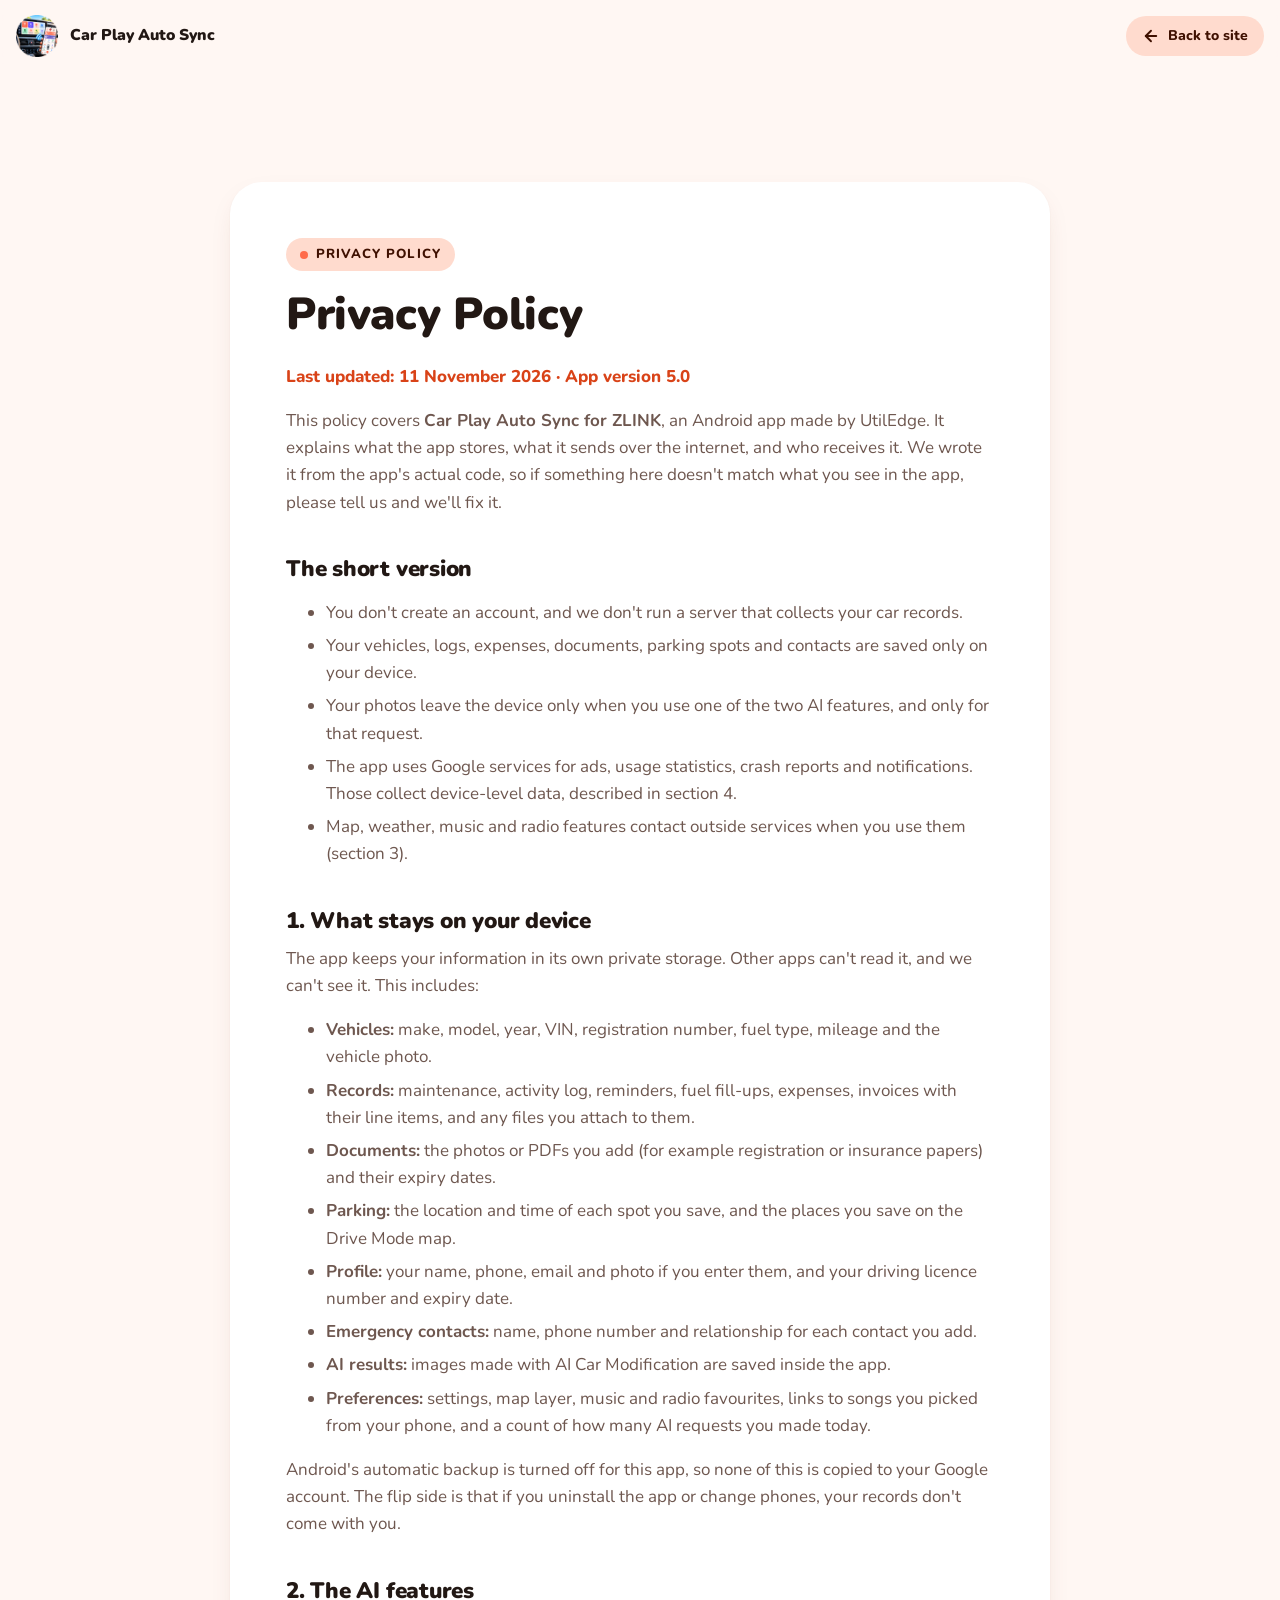
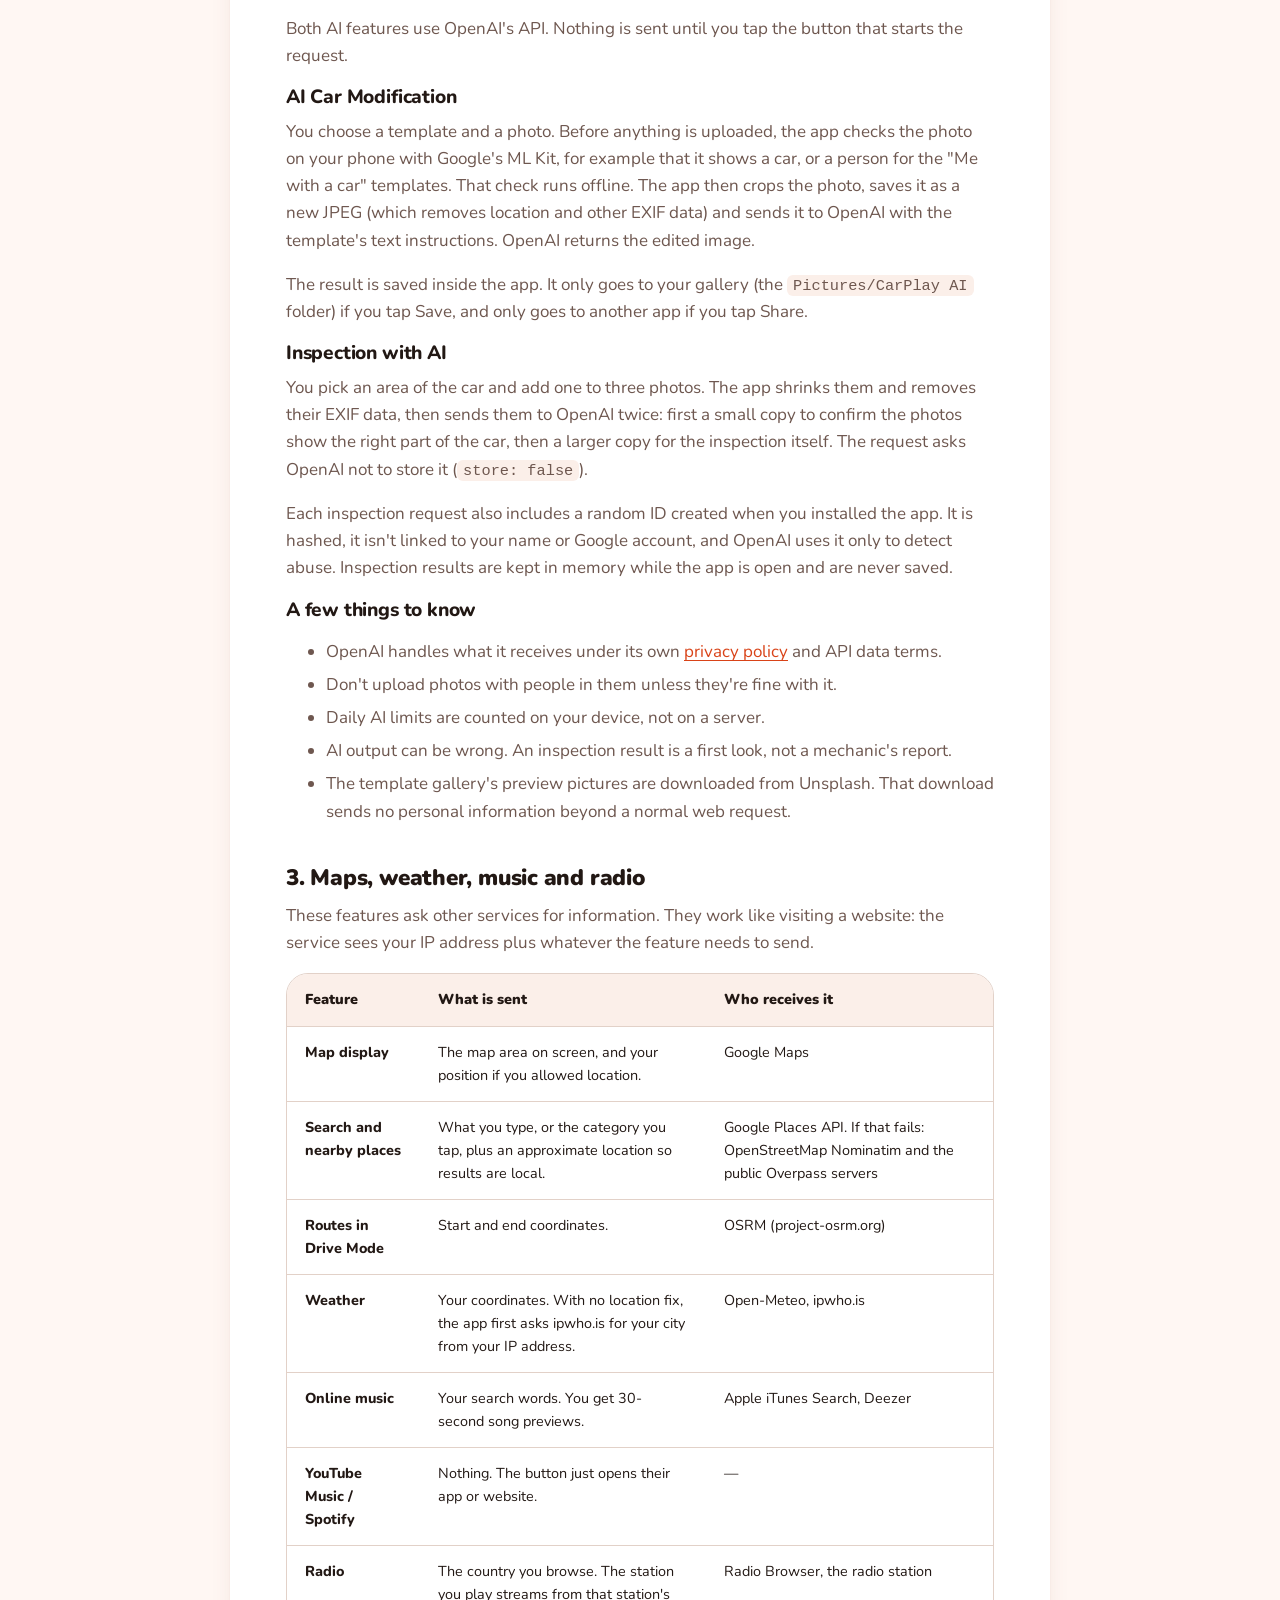
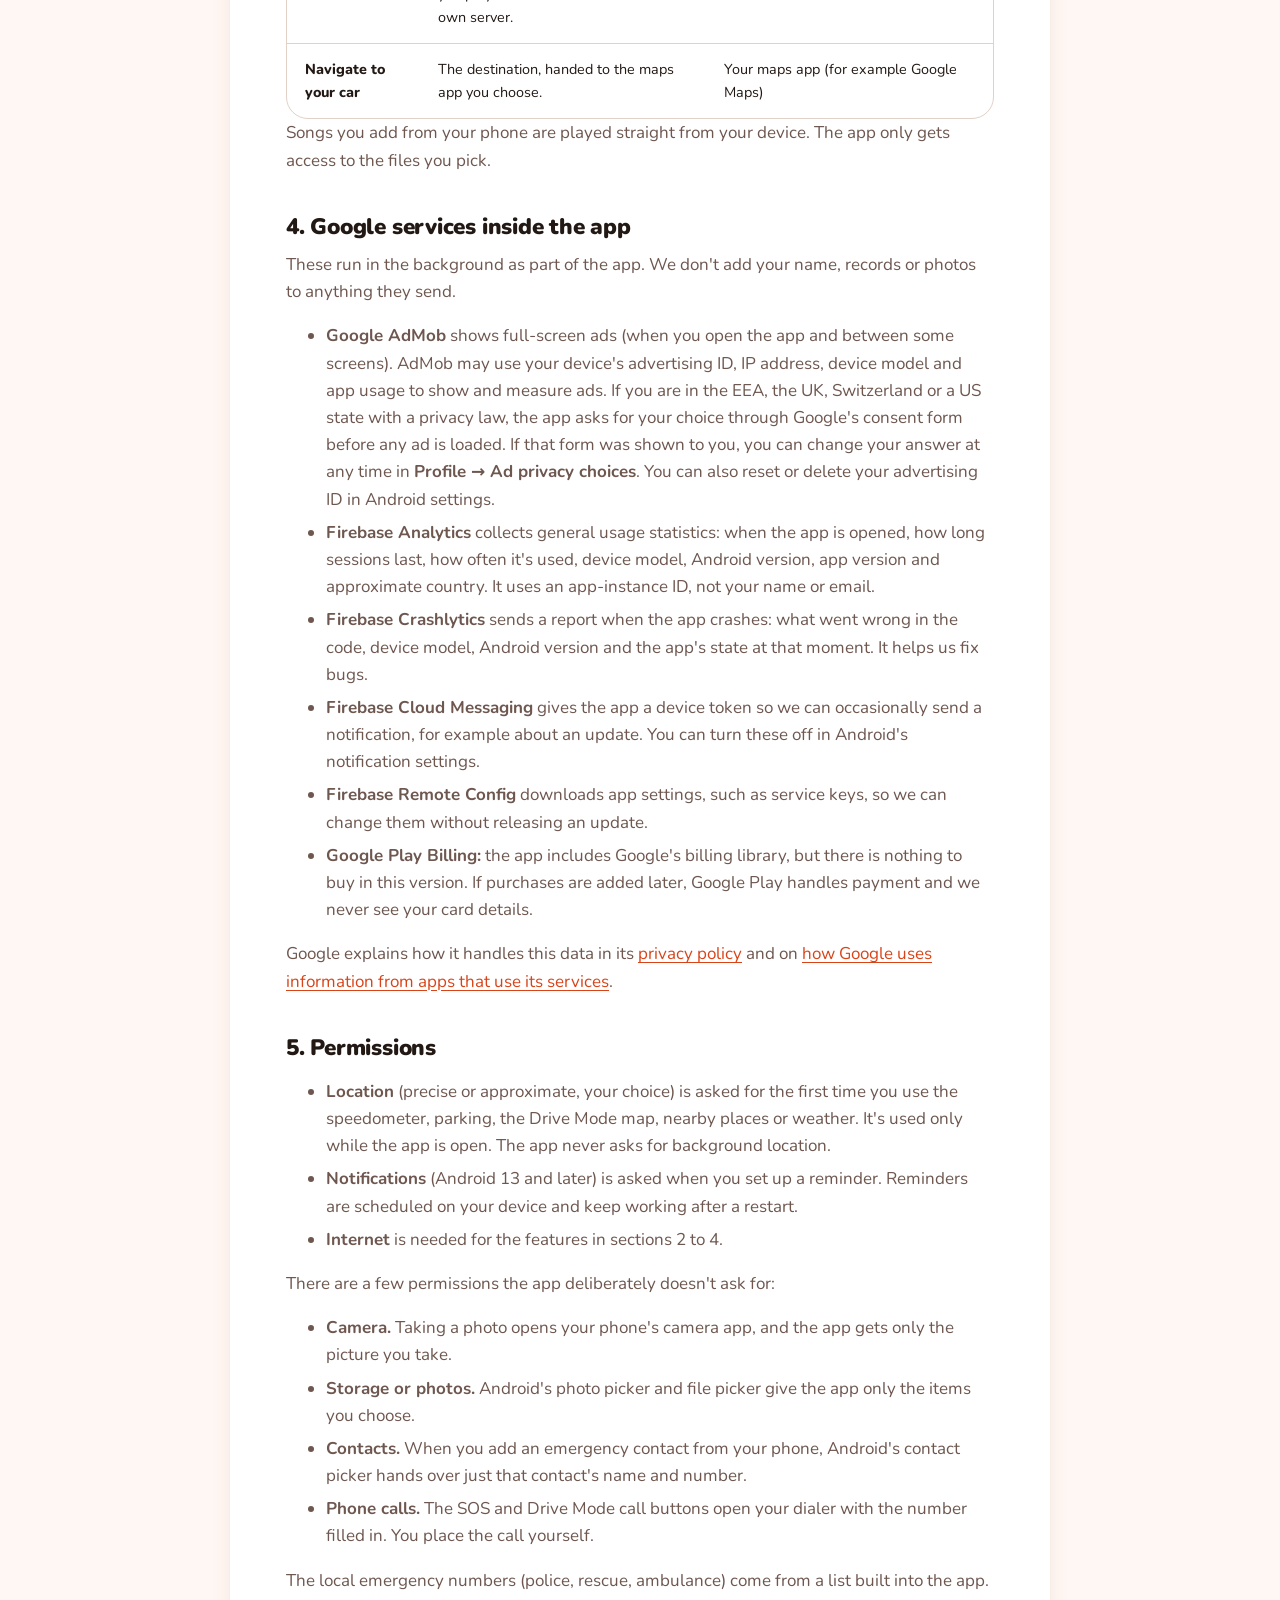
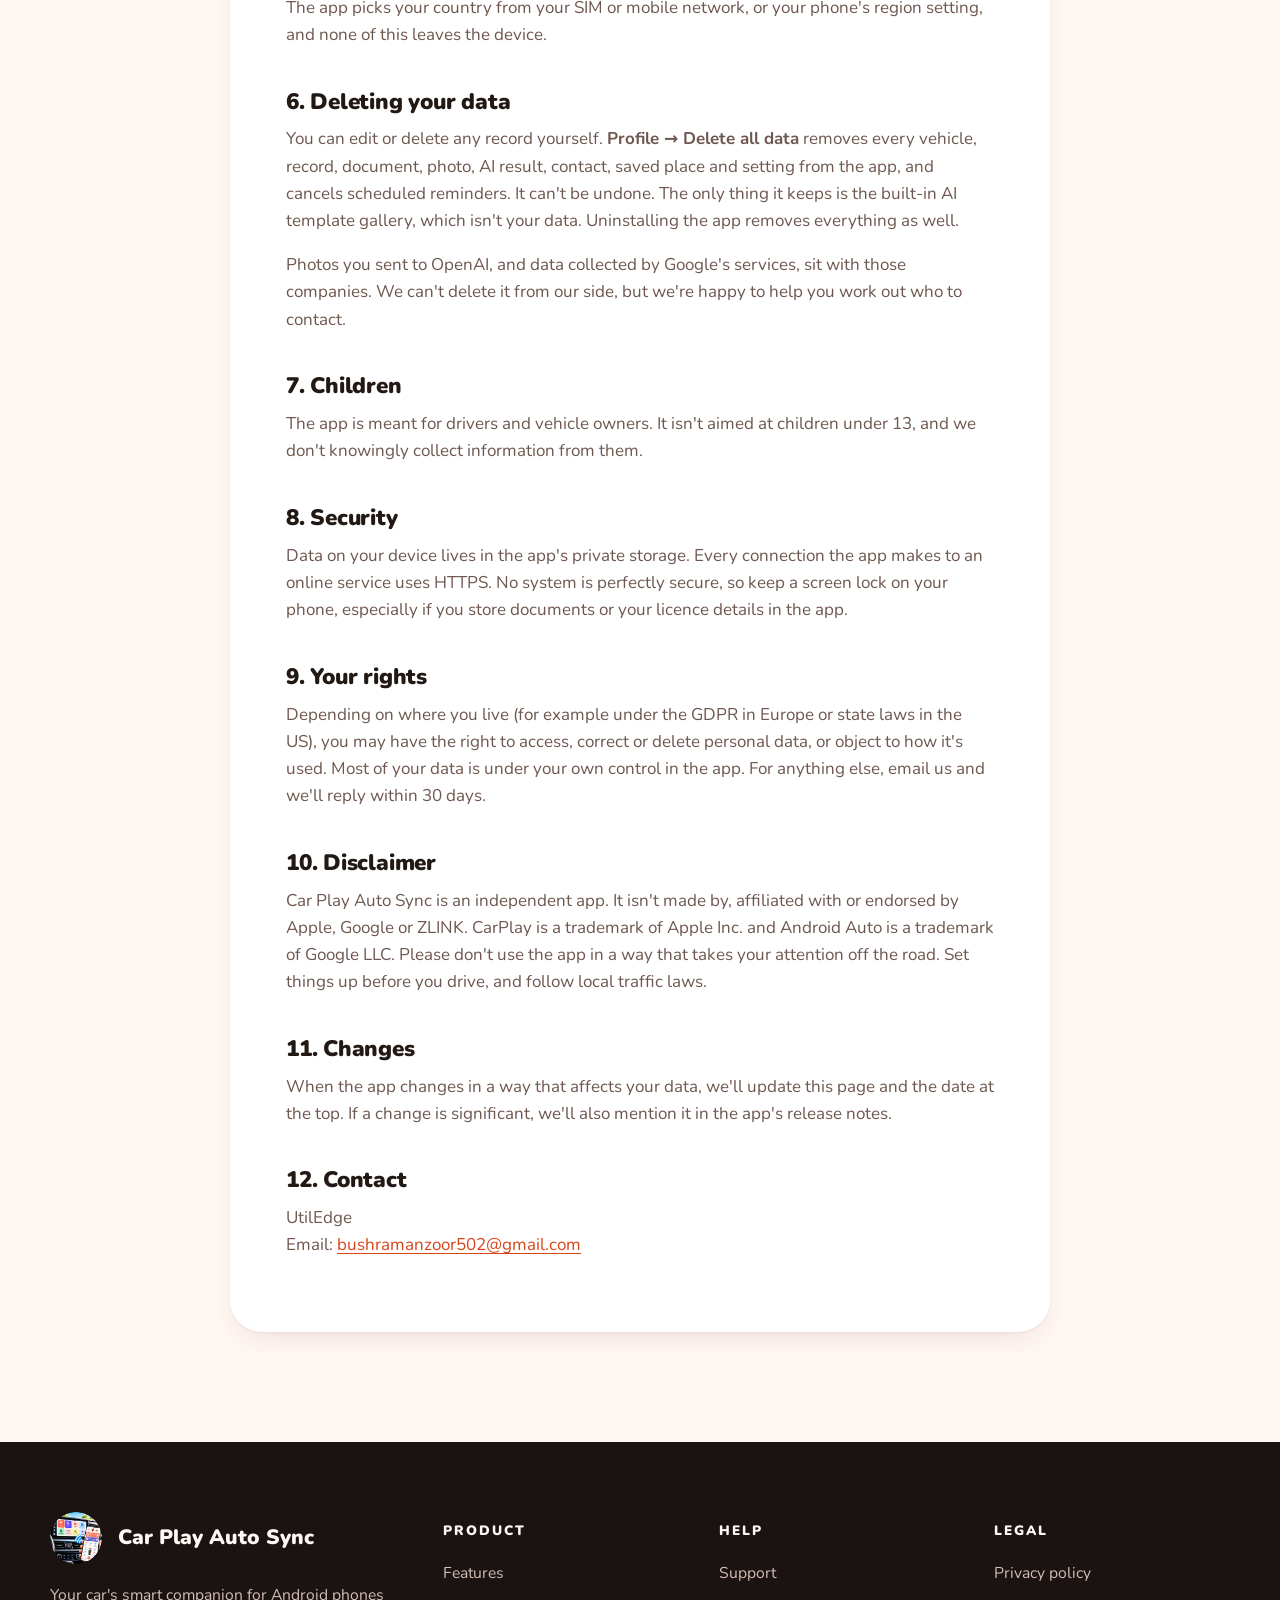
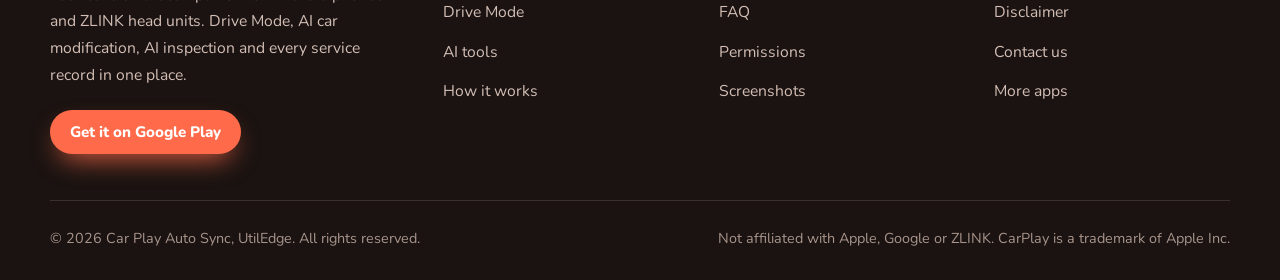
==== privacy.html @ 986eb8ee "Rewrite privacy policy from the app's actual data flows The policy now covers Firebase Analytics, Cr" ====
<!DOCTYPE html>
<html lang="en">
<head>
<meta charset="utf-8">
<meta name="viewport" content="width=device-width, initial-scale=1">
<title>Privacy Policy · Car Play Auto Sync</title>
<meta name="description" content="How Car Play Auto Sync for ZLINK handles your data: what stays on your phone, what the AI, map and music features send, and which Google services the app uses.">
<meta name="theme-color" content="#FF6B4A">
<meta name="color-scheme" content="light">
<link rel="icon" href="assets/img/icons/launcher_round.png?v=1">
<link rel="preconnect" href="https://fonts.googleapis.com">
<link rel="preconnect" href="https://fonts.gstatic.com" crossorigin>
<link href="https://fonts.googleapis.com/css2?family=Nunito:wght@400;600;700;800;900&amp;display=swap" rel="stylesheet">
<link rel="stylesheet" href="assets/css/style.css?v=9">
</head>
<body>

<header class="site-header">
  <div class="wrap nav">
    <a class="brand" href="index.html">
      <img src="assets/img/icons/launcher_round.png?v=1" alt="" width="42" height="42">
      <span class="brand-name">Car Play Auto Sync<small>Smart car companion for ZLINK</small></span>
    </a>
    <div class="nav-cta">
      <a class="btn btn-back btn-sm" href="index.html"><svg viewBox="0 0 24 24" fill="none" stroke="currentColor" stroke-width="2.5" stroke-linecap="round" stroke-linejoin="round" aria-hidden="true"><path d="M19 12H5"/><path d="m12 19-7-7 7-7"/></svg>Back to site</a>
    </div>
  </div>
</header>

<main>
<section>
  <div class="wrap">
    <article class="doc">
      <span class="eyebrow">Privacy policy</span>
      <h1>Privacy Policy</h1>
      <p class="updated">Last updated: 11 November 2026 · App version 5.0</p>

      <p>This policy covers <b>Car Play Auto Sync for ZLINK</b>, an Android app made by UtilEdge. It explains what
         the app stores, what it sends over the internet, and who receives it. We wrote it from the app's actual
         code, so if something here doesn't match what you see in the app, please tell us and we'll fix it.</p>

      <h2>The short version</h2>
      <ul>
        <li>You don't create an account, and we don't run a server that collects your car records.</li>
        <li>Your vehicles, logs, expenses, documents, parking spots and contacts are saved only on your device.</li>
        <li>Your photos leave the device only when you use one of the two AI features, and only for that request.</li>
        <li>The app uses Google services for ads, usage statistics, crash reports and notifications. Those collect
            device-level data, described in section 4.</li>
        <li>Map, weather, music and radio features contact outside services when you use them (section 3).</li>
      </ul>

      <h2>1. What stays on your device</h2>
      <p>The app keeps your information in its own private storage. Other apps can't read it, and we can't see it.
         This includes:</p>
      <ul>
        <li><b>Vehicles:</b> make, model, year, VIN, registration number, fuel type, mileage and the vehicle photo.</li>
        <li><b>Records:</b> maintenance, activity log, reminders, fuel fill-ups, expenses, invoices with their line
            items, and any files you attach to them.</li>
        <li><b>Documents:</b> the photos or PDFs you add (for example registration or insurance papers) and their
            expiry dates.</li>
        <li><b>Parking:</b> the location and time of each spot you save, and the places you save on the Drive Mode map.</li>
        <li><b>Profile:</b> your name, phone, email and photo if you enter them, and your driving licence number and
            expiry date.</li>
        <li><b>Emergency contacts:</b> name, phone number and relationship for each contact you add.</li>
        <li><b>AI results:</b> images made with AI Car Modification are saved inside the app.</li>
        <li><b>Preferences:</b> settings, map layer, music and radio favourites, links to songs you picked from your
            phone, and a count of how many AI requests you made today.</li>
      </ul>
      <p>Android's automatic backup is turned off for this app, so none of this is copied to your Google account.
         The flip side is that if you uninstall the app or change phones, your records don't come with you.</p>

      <h2>2. The AI features</h2>
      <p>Both AI features use OpenAI's API. Nothing is sent until you tap the button that starts the request.</p>
      <h3>AI Car Modification</h3>
      <p>You choose a template and a photo. Before anything is uploaded, the app checks the photo on your phone with
         Google's ML Kit, for example that it shows a car, or a person for the "Me with a car" templates. That
         check runs offline. The app then crops the photo, saves it as a new JPEG (which removes location and other EXIF data)
         and sends it to OpenAI with the template's text instructions. OpenAI returns the edited image.</p>
      <p>The result is saved inside the app. It only goes to your gallery (the <code>Pictures/CarPlay AI</code>
         folder) if you tap Save, and only goes to another app if you tap Share.</p>
      <h3>Inspection with AI</h3>
      <p>You pick an area of the car and add one to three photos. The app shrinks them and removes their EXIF data,
         then sends them to OpenAI twice: first a small copy to confirm the photos show the right part of the car,
         then a larger copy for the inspection itself. The request asks OpenAI not to store it
         (<code>store: false</code>).</p>
      <p>Each inspection request also includes a random ID created when you installed the app. It is hashed, it
         isn't linked to your name or Google account, and OpenAI uses it only to detect abuse. Inspection results
         are kept in memory while the app is open and are never saved.</p>
      <h3>A few things to know</h3>
      <ul>
        <li>OpenAI handles what it receives under its own <a href="https://openai.com/policies/privacy-policy" target="_blank" rel="noopener">privacy policy</a>
            and API data terms.</li>
        <li>Don't upload photos with people in them unless they're fine with it.</li>
        <li>Daily AI limits are counted on your device, not on a server.</li>
        <li>AI output can be wrong. An inspection result is a first look, not a mechanic's report.</li>
        <li>The template gallery's preview pictures are downloaded from Unsplash. That download sends no personal
            information beyond a normal web request.</li>
      </ul>

      <h2>3. Maps, weather, music and radio</h2>
      <p>These features ask other services for information. They work like visiting a website: the service sees
         your IP address plus whatever the feature needs to send.</p>
      <div class="table-wrap"><table>
        <thead><tr><th>Feature</th><th>What is sent</th><th>Who receives it</th></tr></thead>
        <tbody>
          <tr><td>Map display</td><td>The map area on screen, and your position if you allowed location.</td><td>Google Maps</td></tr>
          <tr><td>Search and nearby places</td><td>What you type, or the category you tap, plus an approximate location so results are local.</td><td>Google Places API. If that fails: OpenStreetMap Nominatim and the public Overpass servers</td></tr>
          <tr><td>Routes in Drive Mode</td><td>Start and end coordinates.</td><td>OSRM (project-osrm.org)</td></tr>
          <tr><td>Weather</td><td>Your coordinates. With no location fix, the app first asks ipwho.is for your city from your IP address.</td><td>Open-Meteo, ipwho.is</td></tr>
          <tr><td>Online music</td><td>Your search words. You get 30-second song previews.</td><td>Apple iTunes Search, Deezer</td></tr>
          <tr><td>YouTube Music / Spotify</td><td>Nothing. The button just opens their app or website.</td><td>—</td></tr>
          <tr><td>Radio</td><td>The country you browse. The station you play streams from that station's own server.</td><td>Radio Browser, the radio station</td></tr>
          <tr><td>Navigate to your car</td><td>The destination, handed to the maps app you choose.</td><td>Your maps app (for example Google Maps)</td></tr>
        </tbody>
      </table></div>
      <p>Songs you add from your phone are played straight from your device. The app only gets access to the files
         you pick.</p>

      <h2>4. Google services inside the app</h2>
      <p>These run in the background as part of the app. We don't add your name, records or photos to anything
         they send.</p>
      <ul>
        <li><b>Google AdMob</b> shows full-screen ads (when you open the app and between some screens). AdMob may use
            your device's advertising ID, IP address, device model and app usage to show and measure ads. If you
            are in the EEA, the UK, Switzerland or a US state with a privacy law, the app asks for your choice
            through Google's consent form before any ad is loaded. If that form was shown to you, you can change
            your answer at any time in <b>Profile → Ad privacy choices</b>. You can also reset or delete your
            advertising ID in Android settings.</li>
        <li><b>Firebase Analytics</b> collects general usage statistics: when the app is opened, how long sessions
            last, how often it's used, device model, Android version, app version and approximate country. It
            uses an app-instance ID, not your name or email.</li>
        <li><b>Firebase Crashlytics</b> sends a report when the app crashes: what went wrong in the code, device
            model, Android version and the app's state at that moment. It helps us fix bugs.</li>
        <li><b>Firebase Cloud Messaging</b> gives the app a device token so we can occasionally send a notification,
            for example about an update. You can turn these off in Android's notification settings.</li>
        <li><b>Firebase Remote Config</b> downloads app settings, such as service keys, so we can change them
            without releasing an update.</li>
        <li><b>Google Play Billing:</b> the app includes Google's billing library, but there is nothing to buy in
            this version. If purchases are added later, Google Play handles payment and we never see your card
            details.</li>
      </ul>
      <p>Google explains how it handles this data in its <a href="https://policies.google.com/privacy" target="_blank" rel="noopener">privacy policy</a>
         and on <a href="https://policies.google.com/technologies/partner-sites" target="_blank" rel="noopener">how Google uses information from apps that use its services</a>.</p>

      <h2>5. Permissions</h2>
      <ul>
        <li><b>Location</b> (precise or approximate, your choice) is asked for the first time you use the
            speedometer, parking, the Drive Mode map, nearby places or weather. It's used only while the app is
            open. The app never asks for background location.</li>
        <li><b>Notifications</b> (Android 13 and later) is asked when you set up a reminder. Reminders are scheduled
            on your device and keep working after a restart.</li>
        <li><b>Internet</b> is needed for the features in sections 2 to 4.</li>
      </ul>
      <p>There are a few permissions the app deliberately doesn't ask for:</p>
      <ul>
        <li><b>Camera.</b> Taking a photo opens your phone's camera app, and the app gets only the picture you take.</li>
        <li><b>Storage or photos.</b> Android's photo picker and file picker give the app only the items you choose.</li>
        <li><b>Contacts.</b> When you add an emergency contact from your phone, Android's contact picker hands over
            just that contact's name and number.</li>
        <li><b>Phone calls.</b> The SOS and Drive Mode call buttons open your dialer with the number filled in. You
            place the call yourself.</li>
      </ul>
      <p>The local emergency numbers (police, rescue, ambulance) come from a list built into the app. The app picks
         your country from your SIM or mobile network, or your phone's region setting, and none of this leaves the
         device.</p>

      <h2>6. Deleting your data</h2>
      <p>You can edit or delete any record yourself. <b>Profile → Delete all data</b> removes every vehicle, record,
         document, photo, AI result, contact, saved place and setting from the app, and cancels scheduled
         reminders. It can't be undone. The only thing it keeps is the built-in AI template gallery, which isn't
         your data. Uninstalling the app removes everything as well.</p>
      <p>Photos you sent to OpenAI, and data collected by Google's services, sit with those companies. We can't
         delete it from our side, but we're happy to help you work out who to contact.</p>

      <h2>7. Children</h2>
      <p>The app is meant for drivers and vehicle owners. It isn't aimed at children under 13, and we don't knowingly
         collect information from them.</p>

      <h2>8. Security</h2>
      <p>Data on your device lives in the app's private storage. Every connection the app makes to an online
         service uses HTTPS. No system is perfectly secure, so keep a screen lock on your phone, especially if you
         store documents or your licence details in the app.</p>

      <h2>9. Your rights</h2>
      <p>Depending on where you live (for example under the GDPR in Europe or state laws in the US), you may have
         the right to access, correct or delete personal data, or object to how it's used. Most of your data is
         under your own control in the app. For anything else, email us and we'll reply within 30 days.</p>

      <h2 id="disclaimer">10. Disclaimer</h2>
      <p>Car Play Auto Sync is an independent app. It isn't made by, affiliated with or endorsed by Apple, Google or
         ZLINK. CarPlay is a trademark of Apple Inc. and Android Auto is a trademark of Google LLC. Please don't
         use the app in a way that takes your attention off the road. Set things up before you drive, and follow
         local traffic laws.</p>

      <h2>11. Changes</h2>
      <p>When the app changes in a way that affects your data, we'll update this page and the date at the top. If a
         change is significant, we'll also mention it in the app's release notes.</p>

      <h2>12. Contact</h2>
      <p>UtilEdge<br>
         Email: <a href="mailto:bushramanzoor502@gmail.com?subject=Privacy%20-%20Car%20Play%20Auto%20Sync">bushramanzoor502@gmail.com</a></p>
    </article>
  </div>
</section>
</main>

<footer class="site-footer">
  <div class="wrap">
    <div class="footer-grid">
      <div class="footer-brand">
        <a class="brand" href="index.html#top">
          <img src="assets/img/icons/launcher_round.png?v=1" alt="" width="46" height="46">
          <span class="brand-name">Car Play Auto Sync<small>Smart car companion</small></span>
        </a>
        <p class="footer-about">Your car's smart companion for Android phones and ZLINK head units. Drive Mode,
          AI car modification, AI inspection and every service record in one place.</p>
        <a class="btn btn-primary btn-sm" href="https://play.google.com/store/apps/details?id=utiledge.carplayandroid.carmirroring.auto.sync" target="_blank" rel="noopener">Get it on Google Play</a>
      </div>
      <nav class="footer-col" aria-label="Product">
        <h4>Product</h4>
        <ul>
          <li><a href="index.html#features">Features</a></li>
          <li><a href="index.html#drive">Drive Mode</a></li>
          <li><a href="index.html#ai">AI tools</a></li>
          <li><a href="index.html#how">How it works</a></li>
        </ul>
      </nav>
      <nav class="footer-col" aria-label="Help">
        <h4>Help</h4>
        <ul>
          <li><a href="index.html#support">Support</a></li>
          <li><a href="index.html#faq">FAQ</a></li>
          <li><a href="index.html#permissions">Permissions</a></li>
          <li><a href="index.html#screens">Screenshots</a></li>
        </ul>
      </nav>
      <nav class="footer-col" aria-label="Legal">
        <h4>Legal</h4>
        <ul>
          <li><a href="privacy.html">Privacy policy</a></li>
          <li><a href="privacy.html#disclaimer">Disclaimer</a></li>
          <li><a href="index.html#contact">Contact us</a></li>
          <li><a href="https://play.google.com/store/apps/developer?id=UtilEdge" target="_blank" rel="noopener">More apps</a></li>
        </ul>
      </nav>
    </div>
    <div class="footer-bottom">
      <p>© <span data-year>2026</span> Car Play Auto Sync, UtilEdge. All rights reserved.</p>
      <p>Not affiliated with Apple, Google or ZLINK. CarPlay is a trademark of Apple Inc.</p>
    </div>
  </div>
</footer>

<script src="assets/js/main.js?v=1"></script>
</body>
</html>
---- assets/css/style.css ----
/* Car Play Auto Sync for ZLINK — website styles.
   Colours are copied from the app's theme (ui/theme/Color.kt): a light-first, warm coral theme with
   a matching warm dark scheme. Type is Nunito, the font the app bundles. */

:root {
  /* App LightColorScheme / LightExtraColors */
  --bg: #FFF7F3;            /* background */
  --panel: #FFFFFF;         /* extraColors.panel */
  --panel-2: #FBF0EA;       /* extraColors.panelVariant */
  --container: #FBEFE9;     /* surfaceContainer */
  --container-hi: #F7E8E1;  /* surfaceContainerHigh */
  --text: #221814;          /* onBackground */
  --muted: #6E574F;         /* onSurfaceVariant */
  --outline: #E2D1C8;       /* outlineVariant */
  --primary: #FF6B4A;       /* primary (D100: literal reference coral) */
  --primary-strong: #D94318;/* nearest AA-passing coral, for text links on white */
  --on-primary: #FFFFFF;
  --primary-container: #FFDBCE;
  --on-primary-container: #3F1000;
  --tertiary: #4B5A93;
  --tertiary-container: #DFE2FF;
  /* Pastel category washes (Dashboard quick actions) */
  --peach: #FFE7DD;  --peach-ink: #E0582F;
  --blue: #E3EDFF;   --blue-ink: #2B5DA8;
  --lav: #ECE7FF;    --lav-ink: #5B4BC4;
  --mint: #DDF3E6;   --mint-ink: #1F6B45;
  --sun: #FFF0CC;    --sun-ink: #8A5A00;
  --rose: #FFE0E0;   --rose-ink: #B3261E;
  --shadow: 0 1px 2px rgba(80, 40, 20, .06), 0 10px 30px -12px rgba(120, 50, 20, .18);
  --shadow-lg: 0 30px 60px -20px rgba(150, 60, 25, .35);
  --radius: 22px;
  --radius-lg: 32px;
  --wrap: 1180px;
  color-scheme: light;
}

/* App DarkColorScheme / DarkExtraColors — a warm counterpart, not a cool grey one.
   The site is light by default to match the app's light-first look (D93). The dark tokens apply only
   when <html data-theme="dark"> is set. */
@media all {
  :root[data-theme="dark"] {
    --bg: #15100E; --panel: #221B18; --panel-2: #2E2521; --container: #221B18; --container-hi: #2D2521;
    --text: #F1E4DE; --muted: #D3BEB5; --outline: #4B403B;
    --primary: #FFB59D; --primary-strong: #FFB59D; --on-primary: #571F06;
    --primary-container: #7B2F10; --on-primary-container: #FFDBCE;
    --tertiary: #BBC3F5; --tertiary-container: #3A4374;
    --peach: #3A2219; --peach-ink: #FFB59D;
    --blue: #1E2A3D;  --blue-ink: #A9C7F0;
    --lav: #2A2440;   --lav-ink: #C9BEFF;
    --mint: #1B3125;  --mint-ink: #87D8A6;
    --sun: #3A2E10;   --sun-ink: #EDC54F;
    --rose: #3D1D1A;  --rose-ink: #FF9D90;
    --shadow: 0 1px 2px rgba(0,0,0,.4), 0 12px 30px -12px rgba(0,0,0,.6);
    --shadow-lg: 0 30px 60px -20px rgba(0,0,0,.7);
  }
}

*, *::before, *::after { box-sizing: border-box; }
html { scroll-behavior: smooth; scroll-padding-top: 84px; -webkit-text-size-adjust: 100%; }
@media (prefers-reduced-motion: reduce) { html { scroll-behavior: auto; } *, *::before, *::after { animation: none !important; transition: none !important; } }
body {
  margin: 0; background: var(--bg); color: var(--text);
  font-family: "Nunito", system-ui, -apple-system, "Segoe UI", Roboto, sans-serif;
  font-size: 17px; line-height: 1.6; overflow-x: hidden;
}
img { max-width: 100%; height: auto; display: block; -webkit-user-drag: none; user-select: none; }
a { color: var(--primary-strong); text-underline-offset: 3px; }
h1, h2, h3 { line-height: 1.15; margin: 0 0 .5em; letter-spacing: -.01em; }
h1 { font-size: clamp(2.3rem, 5.4vw, 3.9rem); font-weight: 900; }
h2 { font-size: clamp(1.8rem, 3.6vw, 2.7rem); font-weight: 900; }
h3 { font-size: 1.2rem; font-weight: 800; }
p { margin: 0 0 1em; }
code { font-size: .9em; background: var(--container); padding: .1em .4em; border-radius: 6px; }
:focus-visible { outline: 3px solid var(--primary); outline-offset: 3px; border-radius: 8px; }

.wrap { width: min(var(--wrap), 100% - 32px); margin-inline: auto; }
section { padding: clamp(64px, 9vw, 110px) 0; }
.skip-link { position: absolute; left: -999px; top: 8px; background: var(--primary); color: var(--on-primary); padding: 10px 16px; border-radius: 12px; z-index: 100; }
.skip-link:focus { left: 8px; }

.eyebrow {
  display: inline-flex; align-items: center; gap: 8px; font-weight: 800; font-size: .82rem;
  letter-spacing: .08em; text-transform: uppercase; color: var(--primary-strong);
  background: var(--primary-container); color: var(--on-primary-container);
  padding: 6px 14px; border-radius: 999px; margin-bottom: 18px;
}
.eyebrow::before { content: ""; width: 8px; height: 8px; border-radius: 50%; background: var(--primary); }
.accent { color: var(--primary); }
.section-head { max-width: 720px; margin: 0 auto 48px; text-align: center; }
.section-head p { color: var(--muted); font-size: 1.08rem; }

/* ---------- Buttons ---------- */
.btn {
  display: inline-flex; align-items: center; justify-content: center; gap: 10px;
  min-height: 56px; padding: 0 28px; border-radius: 999px; font: inherit; font-weight: 800;
  text-decoration: none; cursor: pointer; border: 0; transition: transform .2s, box-shadow .2s, background .2s;
  white-space: nowrap; line-height: 1.2;
}
.btn:hover { transform: translateY(-2px); }
.btn-primary { background: var(--primary); color: var(--on-primary); box-shadow: 0 12px 28px -10px var(--primary); }
.btn-ghost { background: var(--panel); color: var(--text); box-shadow: inset 0 0 0 2px var(--outline); }
.btn-sm { min-height: 44px; padding: 0 20px; font-size: .95rem; }
.btn svg { width: 22px; height: 22px; }

/* ---------- Header ---------- */
.site-header { position: sticky; top: 0; z-index: 50; background: color-mix(in srgb, var(--bg) 82%, transparent); backdrop-filter: saturate(1.4) blur(14px); -webkit-backdrop-filter: saturate(1.4) blur(14px); transition: box-shadow .2s; }
.site-header.is-stuck { box-shadow: 0 1px 0 var(--outline); }
.nav { display: flex; align-items: center; gap: 20px; min-height: 72px; }
.brand { display: flex; align-items: center; gap: 12px; text-decoration: none; color: var(--text); margin-right: auto; }
.brand img { width: 42px; height: 42px; border-radius: 12px; flex: none; }
.brand-name { font-weight: 900; font-size: 1.05rem; line-height: 1.1; display: flex; flex-direction: column; }
.brand-name small { font-weight: 700; font-size: .75rem; color: var(--muted); }
.nav-links { list-style: none; display: flex; gap: 4px; margin: 0; padding: 0; }
.nav-links a { display: block; padding: 8px 11px; border-radius: 999px; color: var(--text); text-decoration: none; font-weight: 700; font-size: .93rem; white-space: nowrap; }
.brand-name { white-space: nowrap; }
.nav-links a:hover { background: var(--container); }
.nav-links a[aria-current="page"] { background: var(--primary-container); color: var(--on-primary-container); }
.nav-cta { display: flex; align-items: center; gap: 10px; }
.nav-toggle { display: none; width: 46px; height: 46px; border-radius: 14px; border: 0; background: var(--panel); box-shadow: inset 0 0 0 1.5px var(--outline); cursor: pointer; position: relative; }
.nav-toggle span, .nav-toggle span::before, .nav-toggle span::after { position: absolute; left: 13px; width: 20px; height: 2.5px; border-radius: 2px; background: var(--text); content: ""; transition: transform .2s, top .2s, opacity .2s; }
.nav-toggle span { top: 22px; } .nav-toggle span::before { left: 0; top: -7px; } .nav-toggle span::after { left: 0; top: 7px; }
.nav-toggle[aria-expanded="true"] span { background: transparent; }
.nav-toggle[aria-expanded="true"] span::before { top: 0; transform: rotate(45deg); }
.nav-toggle[aria-expanded="true"] span::after { top: 0; transform: rotate(-45deg); }

@media (max-width: 1100px) {
  .nav-toggle { display: block; }
  .nav-links { display: none; position: absolute; top: 72px; left: 16px; right: 16px; flex-direction: column; background: var(--panel); border-radius: var(--radius); padding: 10px; box-shadow: var(--shadow-lg); }
  .nav-links.open { display: flex; }
  .nav-links a { padding: 13px 16px; }
}
@media (max-width: 460px) { .nav-cta .btn { display: none; } .brand-name small { display: none; } }

/* ---------- Hero ---------- */
.hero { position: relative; padding-top: clamp(32px, 6vw, 70px); overflow: hidden; }
.hero::before { content: ""; position: absolute; inset: -20% -10% auto 40%; height: 120%; background: radial-gradient(closest-side, var(--primary-container), transparent 75%); opacity: .8; z-index: -1; }
.hero-grid { display: grid; grid-template-columns: 1.05fr .95fr; gap: 48px; align-items: center; }
.lede { font-size: 1.15rem; color: var(--muted); max-width: 580px; }
.hero-actions { display: flex; flex-wrap: wrap; gap: 14px; margin: 28px 0 22px; }
.hero-points { list-style: none; display: flex; flex-wrap: wrap; gap: 8px 20px; padding: 0; margin: 0 0 30px; color: var(--muted); font-weight: 700; font-size: .95rem; }
.hero-points li::before { content: "✓"; color: var(--primary); font-weight: 900; margin-right: 6px; }
.hero-stats { display: grid; grid-template-columns: repeat(3, 1fr); gap: 12px; max-width: 520px; }
.stat { background: var(--panel); border-radius: 18px; padding: 14px 16px; box-shadow: var(--shadow); }
.stat strong { display: block; font-size: 1.45rem; font-weight: 900; color: var(--primary); line-height: 1.1; }
.stat span { font-size: .82rem; font-weight: 700; color: var(--muted); }

.hero-media { position: relative; min-height: 560px; display: grid; place-items: center; }
.hero-car { position: absolute; width: 100%; max-width: 560px; bottom: 4%; left: 50%; transform: translateX(-66%); filter: drop-shadow(0 30px 30px rgba(120,50,20,.25)); }
.phone {
  position: relative; width: 270px; aspect-ratio: 9 / 19.5; border-radius: 44px; padding: 10px;
  background: #1b1412; box-shadow: var(--shadow-lg), inset 0 0 0 2px #3b2d28; z-index: 2;
}
.phone .screen { width: 100%; height: 100%; border-radius: 34px; overflow: hidden; background: var(--bg); }
.phone .screen img { width: 100%; height: 100%; object-fit: cover; object-position: top; }
.phone-float { animation: float 6s ease-in-out infinite; }
@keyframes float { 50% { transform: translateY(-14px); } }
.hero-phone { transform: translate(18%, -6%); }
.hero-badge { position: absolute; z-index: 3; display: flex; align-items: center; gap: 12px; background: var(--panel); border-radius: 20px; padding: 10px 16px 10px 10px; box-shadow: var(--shadow-lg); font-size: .9rem; animation: float 7s ease-in-out infinite; }
.hero-badge b { display: block; font-weight: 900; }
.hero-badge small { color: var(--muted); font-weight: 700; }
.hero-badge .ic { width: 44px; height: 44px; border-radius: 14px; display: grid; place-items: center; }
.hero-badge .ic svg { width: 24px; height: 24px; }
.badge-a { top: 12%; left: 0; animation-delay: -2s; }
.badge-b { bottom: 18%; right: 0; animation-delay: -4s; }

/* ---------- Placeholder screen (shown until a real screenshot is added) ---------- */
.mock { height: 100%; display: flex; flex-direction: column; gap: 8px; padding: 34px 10px 10px; background: var(--bg); font-size: 9px; color: var(--text); }
.mock .row { display: flex; gap: 6px; }
.mock .card { border-radius: 12px; padding: 8px; font-weight: 800; color: #fff; }
.mock .tile { flex: 1; background: var(--panel); border-radius: 10px; padding: 6px; font-weight: 800; box-shadow: var(--shadow); }

/* ---------- Feature cards ---------- */
.feature-grid { display: grid; grid-template-columns: repeat(auto-fill, minmax(260px, 1fr)); gap: 18px; }
.f-card { background: var(--panel); border-radius: var(--radius); padding: 26px; box-shadow: var(--shadow); display: flex; flex-direction: column; transition: transform .25s, box-shadow .25s; }
.f-card:hover { transform: translateY(-4px); box-shadow: var(--shadow-lg); }
.f-icon { width: 54px; height: 54px; border-radius: 18px; display: grid; place-items: center; margin-bottom: 18px; background: var(--wash); color: var(--ink); }
.f-icon svg { width: 27px; height: 27px; }
.f-icon img { width: 36px; height: 36px; object-fit: contain; }
.f-card p { color: var(--muted); font-size: .97rem; flex: 1; }
.f-tag { align-self: flex-start; font-size: .78rem; font-weight: 800; padding: 5px 12px; border-radius: 999px; background: var(--wash); color: var(--ink); }
.t-peach { --wash: var(--peach); --ink: var(--peach-ink); }
.t-blue  { --wash: var(--blue);  --ink: var(--blue-ink); }
.t-lav   { --wash: var(--lav);   --ink: var(--lav-ink); }
.t-mint  { --wash: var(--mint);  --ink: var(--mint-ink); }
.t-sun   { --wash: var(--sun);   --ink: var(--sun-ink); }
.t-rose  { --wash: var(--rose);  --ink: var(--rose-ink); }
.f-card.wide { grid-column: span 2; flex-direction: row; gap: 22px; align-items: center; background: linear-gradient(135deg, var(--primary), #FF8E6E); color: #fff; }
.f-card.wide p, .f-card.wide .f-tag { color: #fff; }
.f-card.wide .f-tag { background: rgba(255,255,255,.22); }
.f-card.wide.lav { background: linear-gradient(135deg, #5B5BD6, #8B7BEA); }
.f-card.wide .f-icon { background: rgba(255,255,255,.2); color: #fff; flex: none; }
@media (max-width: 640px) { .f-card.wide { grid-column: auto; flex-direction: column; align-items: flex-start; } }

/* ---------- Screens gallery ---------- */
.screens { background: var(--panel-2); }
.screens-track { display: flex; gap: 26px; overflow-x: auto; scroll-snap-type: x mandatory; padding: 10px 4px 30px; scrollbar-width: thin; }
.screen-item { flex: 0 0 auto; scroll-snap-align: center; margin: 0; text-align: center; }
.screen-item .phone { width: 230px; }
.screen-item figcaption { margin-top: 16px; }
.screen-item h3 { margin: 0; font-size: 1.05rem; }
.screen-item p { margin: 0; color: var(--muted); font-size: .9rem; }
.track-hint { text-align: center; color: var(--muted); font-size: .9rem; font-weight: 700; }

/* ---------- Drive mode (landscape) ---------- */
.drive-grid { display: grid; grid-template-columns: 1.2fr .8fr; gap: 48px; align-items: center; }
.headunit { position: relative; border-radius: 30px; padding: 14px; background: #1b1412; box-shadow: var(--shadow-lg), inset 0 0 0 2px #3b2d28; }
.headunit .screen { aspect-ratio: 1604 / 720; border-radius: 18px; overflow: hidden; background: #221B18; }
.headunit .screen img { width: 100%; height: 100%; object-fit: contain; }
.du { display: grid; grid-template-columns: 64px 1fr; height: 100%; color: #F1E4DE; font-weight: 800; }
.du-side { background: #15100E; display: flex; flex-direction: column; justify-content: space-around; align-items: center; padding: 8px 0; }
.du-side span { width: 38px; height: 38px; border-radius: 12px; display: grid; place-items: center; color: #D3BEB5; }
.du-side span.on { background: var(--primary); color: #fff; }
.du-side svg { width: 20px; height: 20px; }
.du-main { display: grid; grid-template-columns: 1.1fr 1fr; gap: 12px; padding: 14px; }
.du-card { background: #2D2521; border-radius: 16px; padding: 14px; display: flex; flex-direction: column; justify-content: space-between; }
.du-speed { font-size: clamp(2.2rem, 6vw, 4rem); font-weight: 900; line-height: 1; color: #FFB59D; }
.du-small { font-size: .8rem; color: #D3BEB5; font-weight: 700; }
.du-stack { display: grid; gap: 12px; }
.tab-list { list-style: none; padding: 0; margin: 24px 0 0; display: grid; grid-template-columns: repeat(2, 1fr); gap: 10px; }
.tab-list li { background: var(--panel); border-radius: 16px; padding: 12px 14px; box-shadow: var(--shadow); font-size: .93rem; color: var(--muted); }
.tab-list b { display: block; color: var(--text); }

/* ---------- AI section ---------- */
.ai { background: linear-gradient(180deg, var(--bg), var(--panel-2)); }
.ai-grid { display: grid; grid-template-columns: 1fr 1fr; gap: 26px; }
.ai-card { background: var(--panel); border-radius: var(--radius-lg); padding: 30px; box-shadow: var(--shadow); overflow: hidden; }
.ai-card .ai-head { display: flex; align-items: center; gap: 14px; margin-bottom: 14px; }
.ai-card .ai-head .f-icon { margin: 0; }
.ai-card h3 { font-size: 1.45rem; margin: 0; }
.ai-card > p { color: var(--muted); }
.chips { display: flex; flex-wrap: wrap; gap: 8px; margin: 16px 0 22px; padding: 0; list-style: none; }
.chips li { font-size: .85rem; font-weight: 800; padding: 7px 14px; border-radius: 999px; background: var(--container); }
.area-grid { display: grid; grid-template-columns: repeat(5, 1fr); gap: 8px; }
.area { margin: 0; text-align: center; font-size: .78rem; font-weight: 800; }
.area img { aspect-ratio: 1; object-fit: cover; border-radius: 14px; margin-bottom: 6px; }
.mod-visual { position: relative; border-radius: 22px; background: radial-gradient(circle at 50% 70%, var(--primary-container), var(--container) 70%); padding: 24px 10px 6px; }
.mod-visual img { margin-inline: auto; max-height: 220px; object-fit: contain; }
.mod-visual .spark { position: absolute; top: 14px; right: 14px; background: var(--primary); color: #fff; font-weight: 900; font-size: .8rem; padding: 6px 12px; border-radius: 999px; }
.steps-mini { counter-reset: s; list-style: none; padding: 0; margin: 18px 0 0; display: grid; gap: 10px; }
.steps-mini li { counter-increment: s; display: flex; gap: 12px; align-items: flex-start; font-size: .95rem; color: var(--muted); }
.steps-mini li::before { content: counter(s); flex: none; width: 28px; height: 28px; border-radius: 50%; display: grid; place-items: center; background: var(--primary-container); color: var(--on-primary-container); font-weight: 900; font-size: .85rem; }

/* ---------- How it works ---------- */
.steps { display: grid; grid-template-columns: repeat(4, 1fr); gap: 18px; counter-reset: step; }
.step { position: relative; background: var(--panel); border-radius: var(--radius); padding: 28px 24px; box-shadow: var(--shadow); counter-increment: step; }
.step::before { content: "0" counter(step); display: block; font-size: 2.4rem; font-weight: 900; color: var(--primary); opacity: .9; line-height: 1; margin-bottom: 14px; }
.step p { color: var(--muted); font-size: .96rem; margin: 0; }

/* ---------- Disclaimer / privacy band ---------- */
.band { border-radius: var(--radius-lg); padding: clamp(28px, 5vw, 50px); display: grid; grid-template-columns: auto 1fr; gap: 28px; align-items: center; }
.band-privacy { background: var(--mint); }
.band-note { background: var(--sun); }
.band .big-ic { width: 82px; height: 82px; border-radius: 26px; display: grid; place-items: center; background: var(--panel); color: var(--ink); box-shadow: var(--shadow); }
.band .big-ic svg { width: 42px; height: 42px; }
.band h2 { font-size: clamp(1.5rem, 3vw, 2rem); }
.band p { margin: 0 0 .6em; }
.band ul { margin: 10px 0 0; padding-left: 20px; }
@media (max-width: 640px) { .band { grid-template-columns: 1fr; } }
section.tight { padding: 0 0 clamp(48px, 7vw, 80px); }

/* ---------- Support ---------- */
.support-grid { display: grid; grid-template-columns: repeat(3, 1fr); gap: 18px; margin-bottom: 40px; }
.guide { background: var(--panel); border-radius: var(--radius); padding: 24px; box-shadow: var(--shadow); }
.guide ol { padding-left: 20px; margin: 0; color: var(--muted); font-size: .95rem; }
.guide li { margin-bottom: 6px; }
.table-wrap { overflow-x: auto; background: var(--panel); border-radius: var(--radius); box-shadow: var(--shadow); }
table { width: 100%; border-collapse: collapse; font-size: .95rem; min-width: 560px; }
th, td { text-align: left; padding: 14px 18px; border-bottom: 1px solid var(--outline); vertical-align: top; }
th { background: var(--container); font-weight: 900; }
tr:last-child td { border-bottom: 0; }
td:first-child { font-weight: 800; white-space: nowrap; }

/* ---------- FAQ ---------- */
.faq { max-width: 860px; margin-inline: auto; display: grid; gap: 12px; }
.faq details { background: var(--panel); border-radius: 20px; box-shadow: var(--shadow); }
.faq summary { cursor: pointer; list-style: none; padding: 20px 56px 20px 24px; font-weight: 800; position: relative; }
.faq summary::-webkit-details-marker { display: none; }
.faq summary::after { content: ""; position: absolute; right: 22px; top: 50%; transform: translateY(-50%); width: 30px; height: 30px; border-radius: 50%; background: linear-gradient(var(--on-primary-container), var(--on-primary-container)) center / 12px 2px no-repeat, linear-gradient(var(--on-primary-container), var(--on-primary-container)) center / 2px 12px no-repeat, var(--primary-container); transition: transform .2s; }
.faq details[open] summary::after { transform: translateY(-50%) rotate(45deg); }
.faq details > div { padding: 0 24px 20px; color: var(--muted); }

/* ---------- Contact ---------- */
.contact-card { max-width: 760px; margin-inline: auto; text-align: center; background: var(--panel); border-radius: var(--radius-lg); padding: clamp(28px, 5vw, 50px); box-shadow: var(--shadow); }
.contact-email { font-size: clamp(1.15rem, 3vw, 1.6rem); font-weight: 900; word-break: break-all; margin: 10px 0 22px; }
.contact-actions { display: flex; flex-wrap: wrap; gap: 12px; justify-content: center; }
.copy-note { margin-top: 14px; color: var(--muted); font-size: .9rem; min-height: 1.5em; }
.copy-note.is-copied { color: var(--mint-ink); font-weight: 800; }

/* ---------- Final CTA ---------- */
.cta { position: relative; overflow: hidden; border-radius: var(--radius-lg); background: linear-gradient(135deg, #FF6B4A, #FF9A72); color: #fff; padding: clamp(36px, 6vw, 64px); display: grid; grid-template-columns: 1fr auto; gap: 30px; align-items: center; }
.cta h2 { color: #fff; }
.cta p { color: rgba(255,255,255,.92); font-size: 1.1rem; max-width: 520px; }
.cta .btn-light { background: #fff; color: #C93A12; }
.cta img { width: min(420px, 100%); filter: drop-shadow(0 20px 20px rgba(0,0,0,.2)); }
@media (max-width: 820px) { .cta { grid-template-columns: 1fr; } }

/* ---------- Footer ---------- */
.site-footer { margin-top: 0; padding: 70px 0 30px; background: #1A1311; color: #D3BEB5; font-size: .98rem; }
.footer-grid { display: grid; grid-template-columns: 1.5fr 1fr 1fr 1fr; gap: 40px; padding-bottom: 46px; border-bottom: 1px solid #3A2F2A; }
.site-footer .brand { color: #FFF7F3; margin: 0 0 18px; gap: 16px; }
.site-footer .brand img { width: 52px; height: 52px; border-radius: 50%; flex: none; }
.site-footer .brand-name { font-size: 1.3rem; }
.site-footer .brand-name small { color: #FFB59D; font-size: .74rem; letter-spacing: .12em; text-transform: uppercase; font-weight: 800; }
.footer-about { max-width: 420px; line-height: 1.7; margin-bottom: 22px; }
.footer-col h4 { color: #FFF7F3; font-size: .85rem; font-weight: 900; letter-spacing: .14em; text-transform: uppercase; margin: 8px 0 20px; }
.footer-col ul { list-style: none; padding: 0; margin: 0; display: grid; gap: 14px; }
.footer-col a { color: #D3BEB5; text-decoration: none; transition: color .2s; }
.footer-col a:hover { color: #FF6B4A; }
.footer-bottom { display: flex; flex-wrap: wrap; justify-content: space-between; gap: 10px 30px; padding-top: 26px; font-size: .9rem; color: #A8948B; }
.footer-bottom p { margin: 0; }
@media (max-width: 900px) { .footer-grid { grid-template-columns: 1fr 1fr; } .footer-brand { grid-column: 1 / -1; } }
@media (max-width: 480px) { .footer-grid { grid-template-columns: 1fr 1fr; gap: 30px 20px; } .footer-col:last-child { grid-column: 1 / -1; } }

.to-top { position: fixed; right: 18px; bottom: 18px; width: 50px; height: 50px; border-radius: 50%; border: 0; background: var(--primary); color: var(--on-primary); box-shadow: var(--shadow-lg); cursor: pointer; opacity: 0; pointer-events: none; transform: translateY(10px); transition: .25s; z-index: 40; display: grid; place-items: center; }
.to-top.show { opacity: 1; pointer-events: auto; transform: none; }
.to-top svg { width: 22px; height: 22px; }

/* ---------- Reveal ---------- */
.reveal { opacity: 0; transform: translateY(22px); transition: opacity .7s ease, transform .7s cubic-bezier(.2,.8,.2,1); }
.reveal.in { opacity: 1; transform: none; }

/* ---------- Privacy page ---------- */
.doc { max-width: 820px; margin-inline: auto; background: var(--panel); border-radius: var(--radius-lg); padding: clamp(24px, 5vw, 56px); box-shadow: var(--shadow); }
.doc h1 { font-size: clamp(2rem, 4vw, 2.8rem); }
.doc h2 { font-size: 1.4rem; margin-top: 1.8em; }
.doc p, .doc li { color: var(--muted); }
.doc li { margin-bottom: 6px; }
.doc .updated { font-weight: 800; color: var(--primary-strong); }
.doc table { min-width: 0; font-size: .9rem; }
.doc td:first-child { white-space: normal; }
.doc .table-wrap { box-shadow: none; border: 1px solid var(--outline); }
@media (max-width: 600px) {
  .doc { padding: 22px 16px; }
  .doc th, .doc td { padding: 10px; }
  .doc table, .doc thead, .doc tbody, .doc tr, .doc td { display: block; }
  .doc thead { display: none; }
  .doc tr { border-bottom: 1px solid var(--outline); padding: 8px 0; }
  .doc td { border: 0; padding: 4px 12px; }
}

/* ---------- Responsive ---------- */
@media (max-width: 960px) {
  .hero-grid, .drive-grid, .ai-grid { grid-template-columns: 1fr; }
  .hero-media { min-height: 520px; }
  .steps, .support-grid { grid-template-columns: 1fr 1fr; }
}
@media (max-width: 600px) {
  body { font-size: 16px; }
  .steps, .support-grid, .tab-list { grid-template-columns: 1fr; }
  .hero-stats { grid-template-columns: repeat(3, 1fr); gap: 8px; }
  .stat { padding: 12px 10px; }
  .stat strong { font-size: 1.15rem; }
  .hero-media { min-height: 470px; }
  .phone { width: 220px; }
  .hero-phone { transform: translate(10%, -4%); }
  .hero-badge { font-size: .8rem; padding: 8px 12px 8px 8px; }
  .hero-badge .ic { width: 36px; height: 36px; }
  .area-grid { grid-template-columns: repeat(3, 1fr); }
  .btn { width: 100%; }
  .hero-actions .btn, .contact-actions .btn { width: 100%; }
}
.site-header .wrap { width: min(1400px, 100% - 32px); }
/* Medium desktops: keep every link in the header, just tighter. */
@media (min-width: 1101px) and (max-width: 1380px) {
  .nav { gap: 12px; }
  .nav-links { gap: 0; }
  .nav-links a { padding: 7px 8px; font-size: .86rem; }
  .brand-name { font-size: .98rem; }
  .brand-name small { display: none; }
  .nav-cta .btn-sm { padding: 0 16px; min-height: 40px; font-size: .88rem; }
}
.btn-back { background: var(--primary-container); color: var(--on-primary-container); gap: 8px; }
.btn-back:hover { background: var(--primary); color: var(--on-primary); }
.btn-back svg { width: 18px; height: 18px; transition: transform .2s; }
.btn-back:hover svg { transform: translateX(-3px); }
@media (max-width: 460px) { .nav-cta .btn-back { display: inline-flex; width: auto; padding: 0 14px; } }
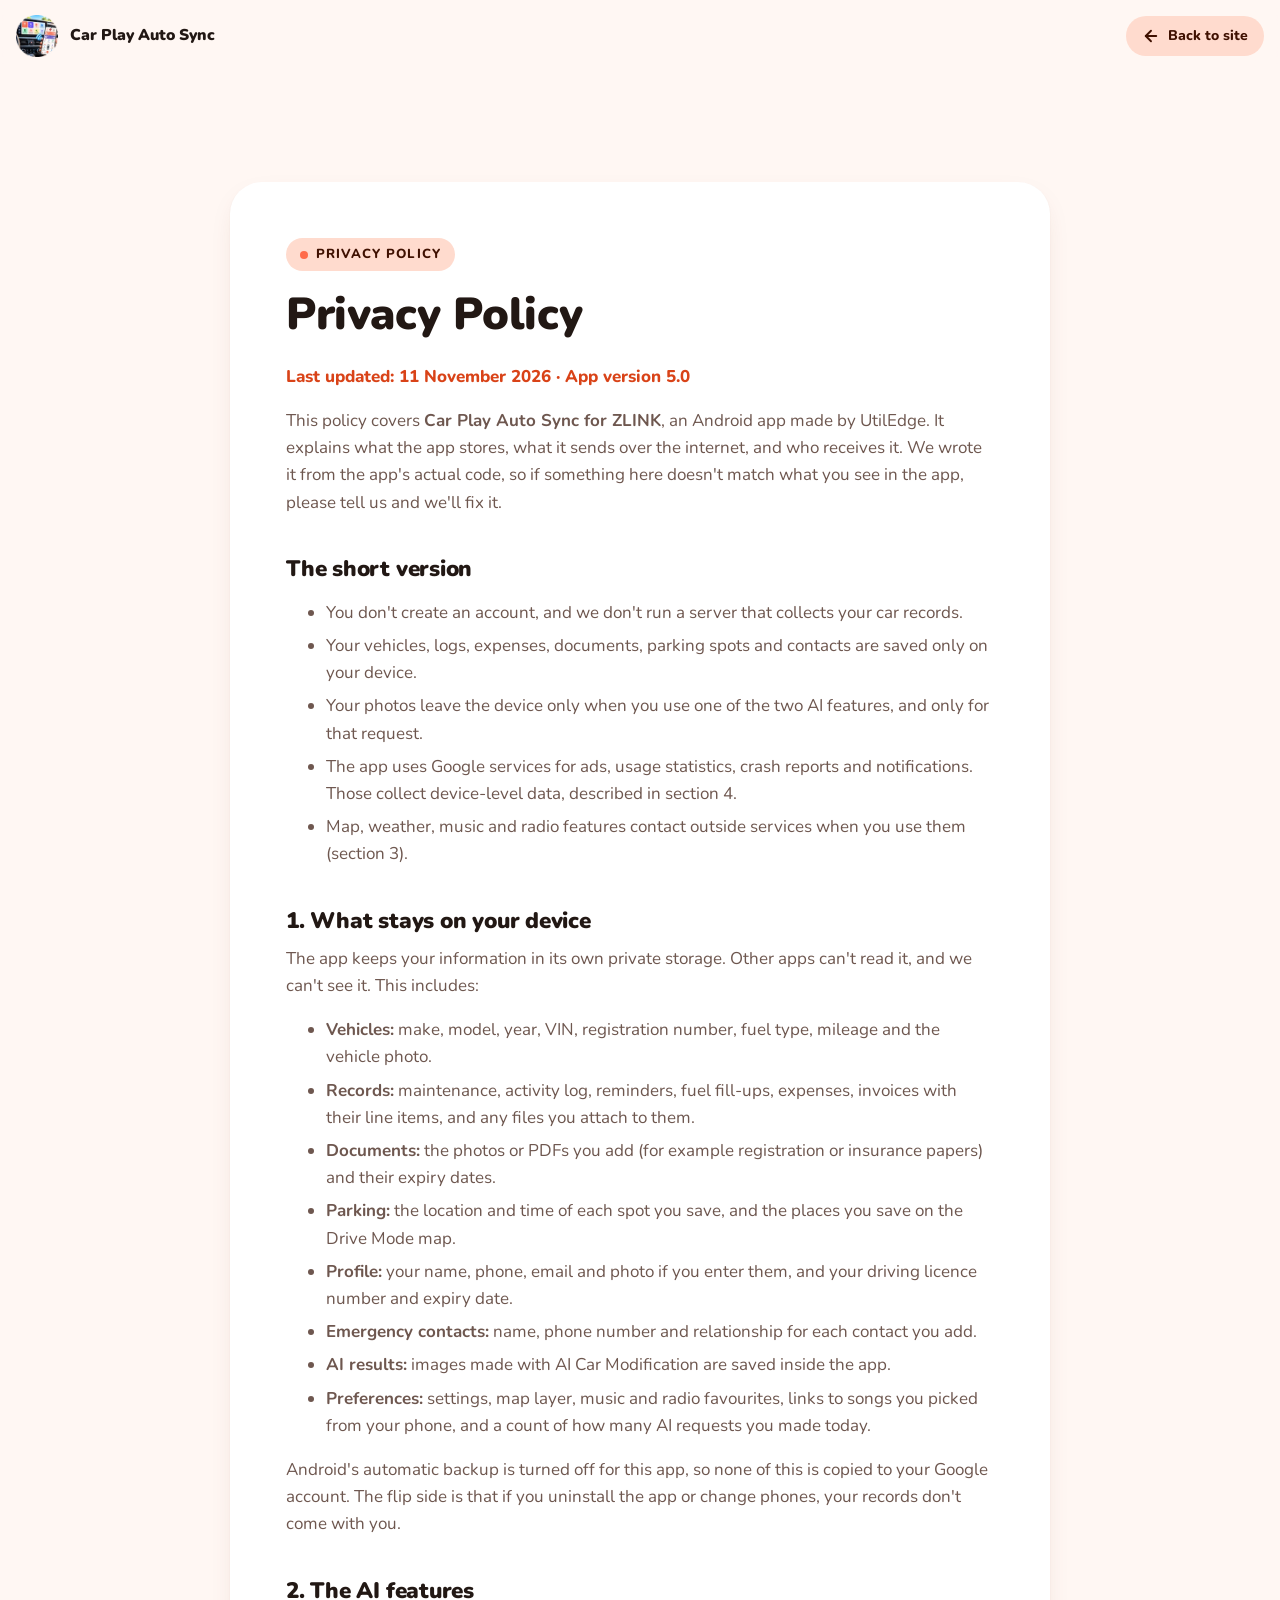
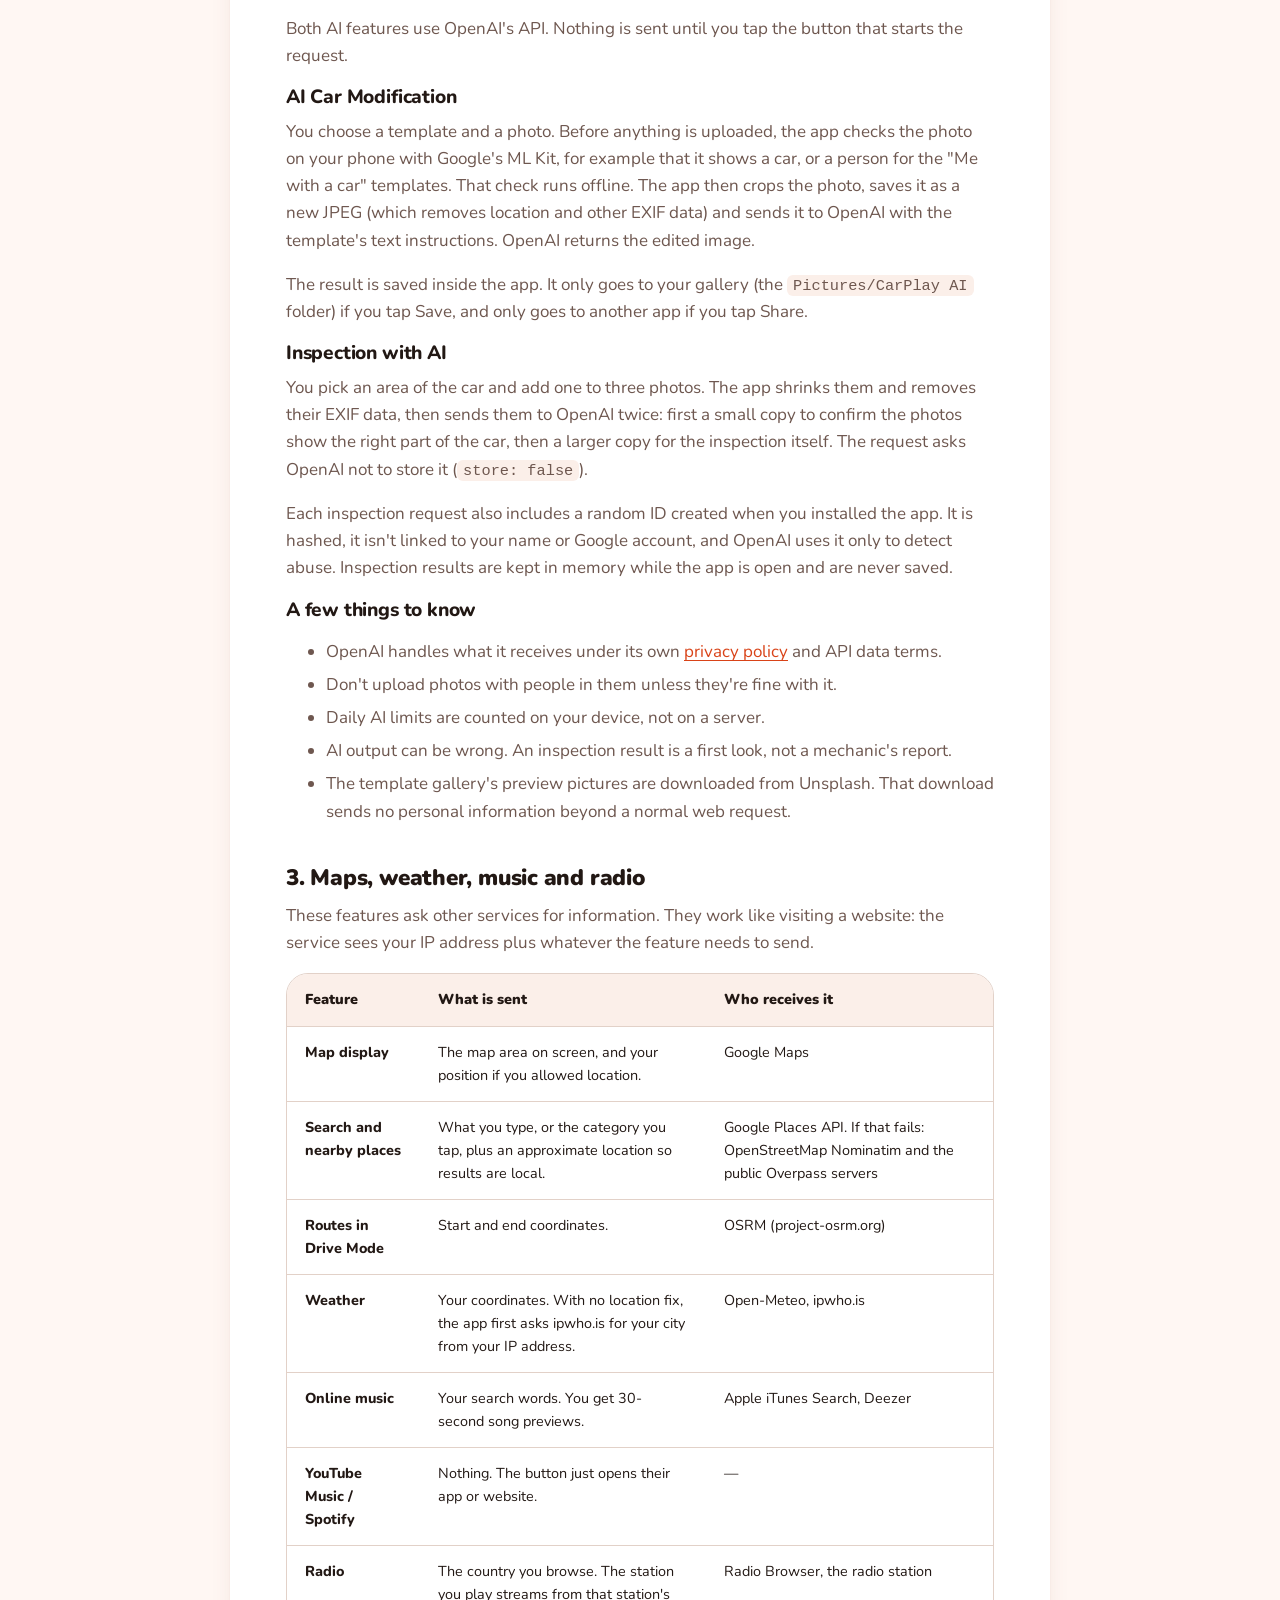
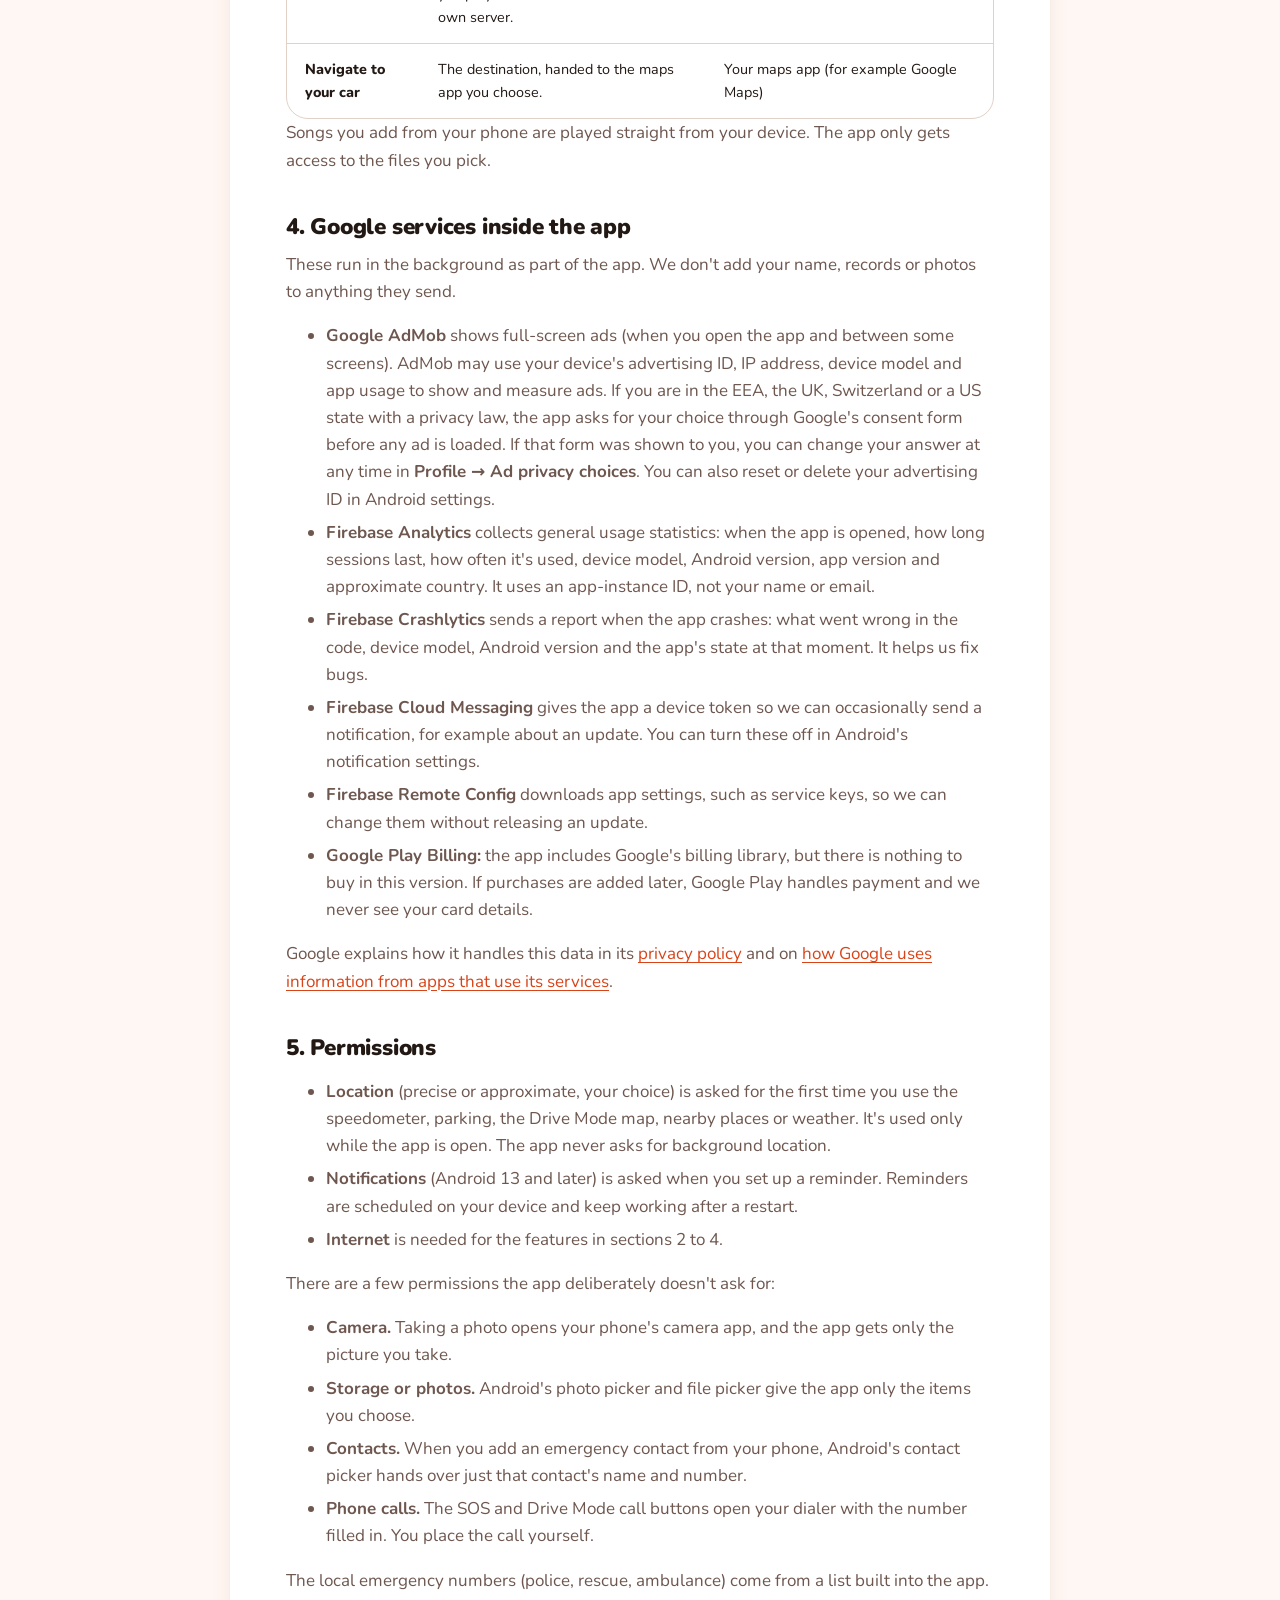
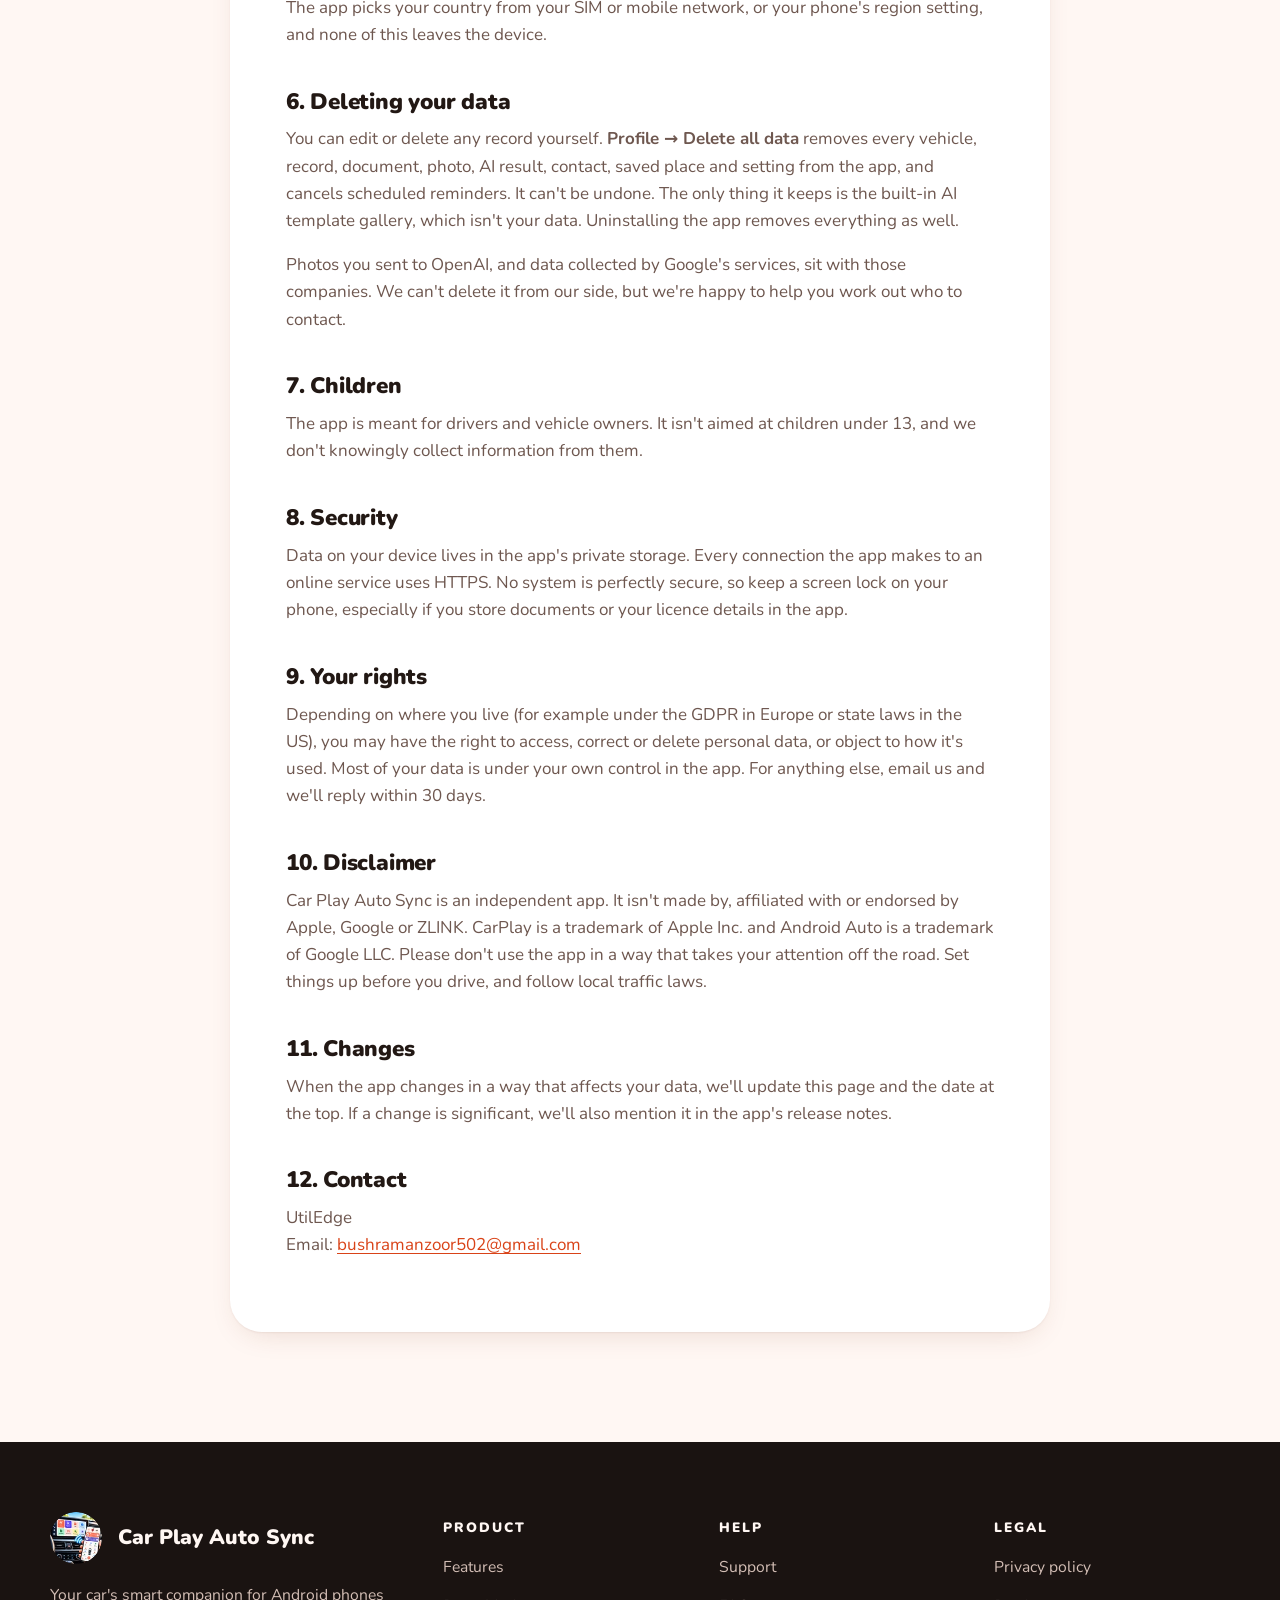
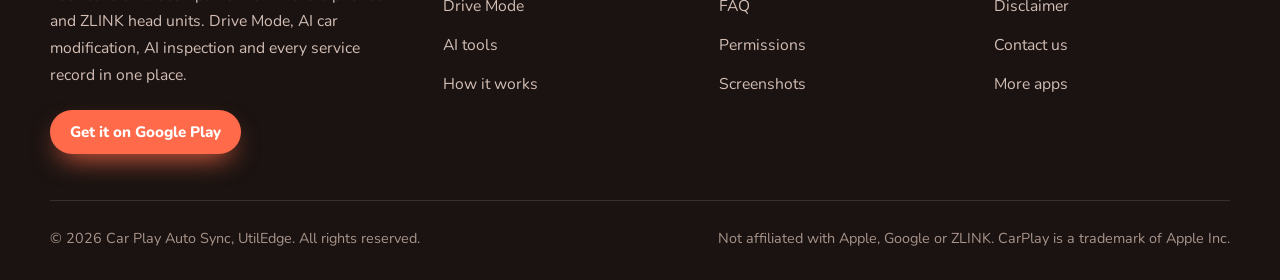
==== commit 054cdd40: "Audit fixes: smaller icons, non-blocking fonts, heading order, cache headers Co-Authored-By: Claude " ====
--- a/privacy.html
+++ b/privacy.html
@@ -7,18 +7,19 @@
 <meta name="description" content="How Car Play Auto Sync for ZLINK handles your data: what stays on your phone, what the AI, map and music features send, and which Google services the app uses.">
 <meta name="theme-color" content="#FF6B4A">
 <meta name="color-scheme" content="light">
-<link rel="icon" href="assets/img/icons/launcher_round.png?v=1">
+<link rel="icon" href="assets/img/icons/favicon_64.png?v=1">
 <link rel="preconnect" href="https://fonts.googleapis.com">
 <link rel="preconnect" href="https://fonts.gstatic.com" crossorigin>
-<link href="https://fonts.googleapis.com/css2?family=Nunito:wght@400;600;700;800;900&amp;display=swap" rel="stylesheet">
-<link rel="stylesheet" href="assets/css/style.css?v=9">
+<link href="https://fonts.googleapis.com/css2?family=Nunito:wght@400;600;700;800;900&amp;display=swap" rel="stylesheet" media="print" onload="this.media='all'">
+<noscript><link href="https://fonts.googleapis.com/css2?family=Nunito:wght@400;600;700;800;900&amp;display=swap" rel="stylesheet"></noscript>
+<link rel="stylesheet" href="assets/css/style.css?v=12">
 </head>
 <body>
 
 <header class="site-header">
   <div class="wrap nav">
     <a class="brand" href="index.html">
-      <img src="assets/img/icons/launcher_round.png?v=1" alt="" width="42" height="42">
+      <img src="assets/img/icons/icon_96.webp?v=1" alt="" width="42" height="42">
       <span class="brand-name">Car Play Auto Sync<small>Smart car companion for ZLINK</small></span>
     </a>
     <div class="nav-cta">
@@ -209,7 +210,7 @@
     <div class="footer-grid">
       <div class="footer-brand">
         <a class="brand" href="index.html#top">
-          <img src="assets/img/icons/launcher_round.png?v=1" alt="" width="46" height="46">
+          <img src="assets/img/icons/icon_96.webp?v=1" alt="" width="46" height="46">
           <span class="brand-name">Car Play Auto Sync<small>Smart car companion</small></span>
         </a>
         <p class="footer-about">Your car's smart companion for Android phones and ZLINK head units. Drive Mode,
@@ -217,7 +218,7 @@
         <a class="btn btn-primary btn-sm" href="https://play.google.com/store/apps/details?id=utiledge.carplayandroid.carmirroring.auto.sync" target="_blank" rel="noopener">Get it on Google Play</a>
       </div>
       <nav class="footer-col" aria-label="Product">
-        <h4>Product</h4>
+        <h2 class="footer-title">Product</h2>
         <ul>
           <li><a href="index.html#features">Features</a></li>
           <li><a href="index.html#drive">Drive Mode</a></li>
@@ -226,7 +227,7 @@
         </ul>
       </nav>
       <nav class="footer-col" aria-label="Help">
-        <h4>Help</h4>
+        <h2 class="footer-title">Help</h2>
         <ul>
           <li><a href="index.html#support">Support</a></li>
           <li><a href="index.html#faq">FAQ</a></li>
@@ -235,7 +236,7 @@
         </ul>
       </nav>
       <nav class="footer-col" aria-label="Legal">
-        <h4>Legal</h4>
+        <h2 class="footer-title">Legal</h2>
         <ul>
           <li><a href="privacy.html">Privacy policy</a></li>
           <li><a href="privacy.html#disclaimer">Disclaimer</a></li>
--- a/assets/css/style.css
+++ b/assets/css/style.css
@@ -123,7 +123,7 @@
 .nav-toggle[aria-expanded="true"] span::before { top: 0; transform: rotate(45deg); }
 .nav-toggle[aria-expanded="true"] span::after { top: 0; transform: rotate(-45deg); }
 
-@media (max-width: 1100px) {
+@media (max-width: 900px) {
   .nav-toggle { display: block; }
   .nav-links { display: none; position: absolute; top: 72px; left: 16px; right: 16px; flex-direction: column; background: var(--panel); border-radius: var(--radius); padding: 10px; box-shadow: var(--shadow-lg); }
   .nav-links.open { display: flex; }
@@ -302,7 +302,7 @@
 .site-footer .brand-name { font-size: 1.3rem; }
 .site-footer .brand-name small { color: #FFB59D; font-size: .74rem; letter-spacing: .12em; text-transform: uppercase; font-weight: 800; }
 .footer-about { max-width: 420px; line-height: 1.7; margin-bottom: 22px; }
-.footer-col h4 { color: #FFF7F3; font-size: .85rem; font-weight: 900; letter-spacing: .14em; text-transform: uppercase; margin: 8px 0 20px; }
+.footer-col .footer-title { color: #FFF7F3; font-size: .85rem; font-weight: 900; letter-spacing: .14em; text-transform: uppercase; margin: 8px 0 20px; }
 .footer-col ul { list-style: none; padding: 0; margin: 0; display: grid; gap: 14px; }
 .footer-col a { color: #D3BEB5; text-decoration: none; transition: color .2s; }
 .footer-col a:hover { color: #FF6B4A; }
@@ -374,3 +374,13 @@
 .btn-back svg { width: 18px; height: 18px; transition: transform .2s; }
 .btn-back:hover svg { transform: translateX(-3px); }
 @media (max-width: 460px) { .nav-cta .btn-back { display: inline-flex; width: auto; padding: 0 14px; } }
+/* Phones: the floating badges would cover the phone screenshot, so hide them there. */
+@media (max-width: 600px) { .hero-badge { display: none; } }
+/* Small laptops / zoomed browsers: still show every link inline, icon-only brand. */
+@media (min-width: 901px) and (max-width: 1100px) {
+  .nav { gap: 8px; }
+  .nav-links { gap: 0; }
+  .nav-links a { padding: 6px 6px; font-size: .8rem; }
+  .brand-name { display: none; }
+  .nav-cta .btn-sm { padding: 0 14px; min-height: 38px; font-size: .82rem; }
+}
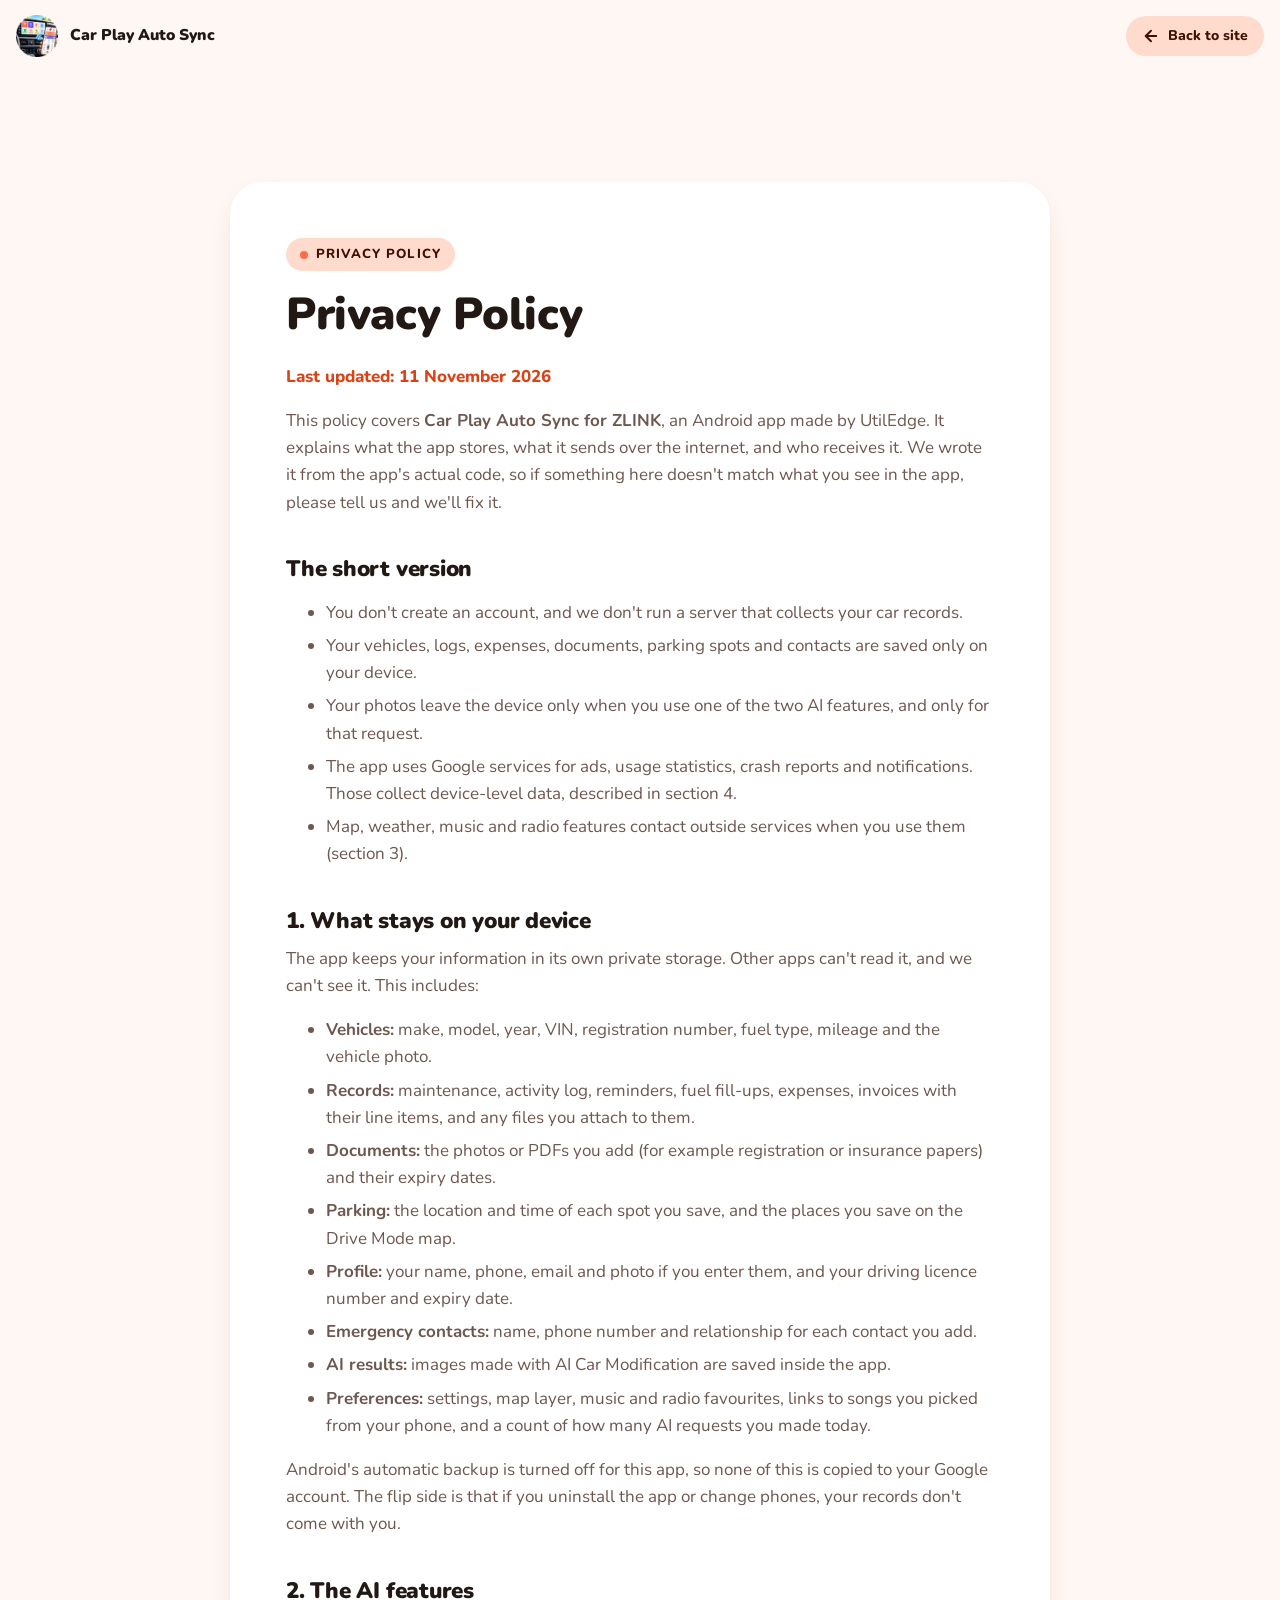
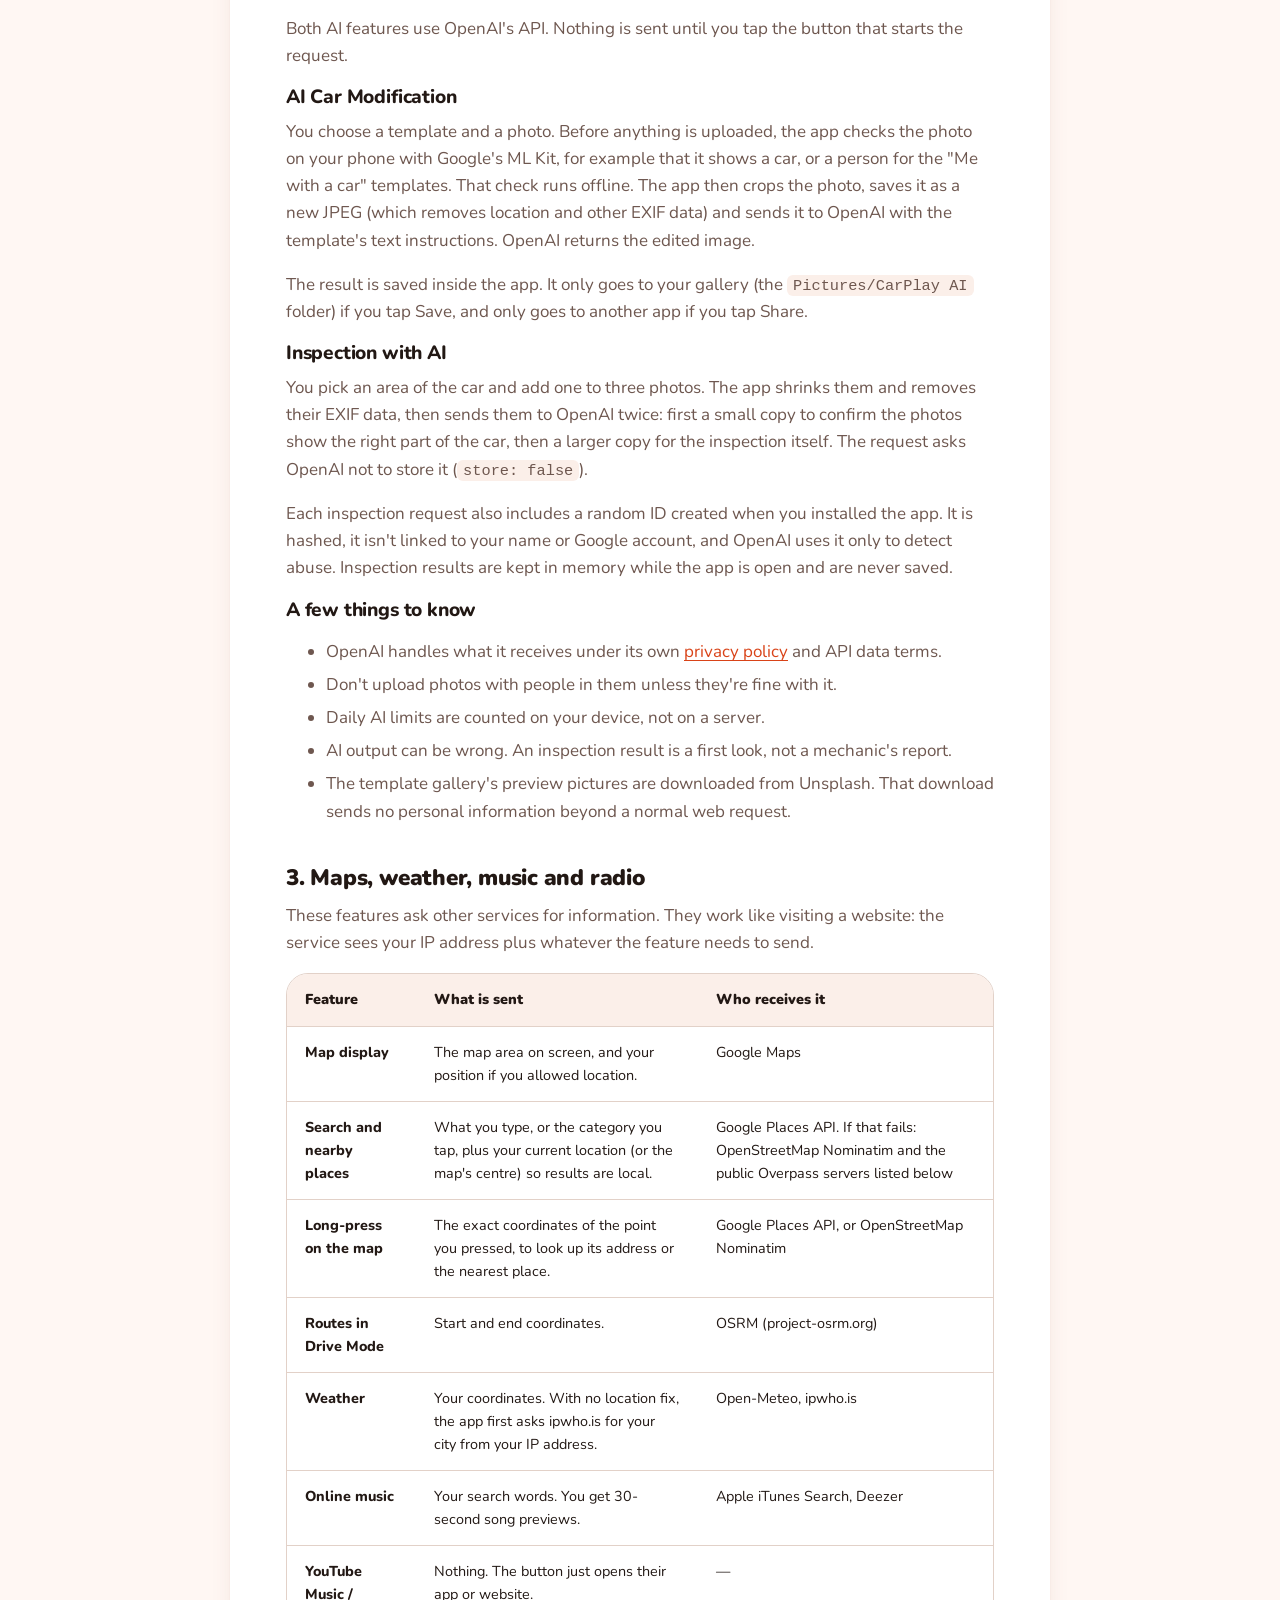
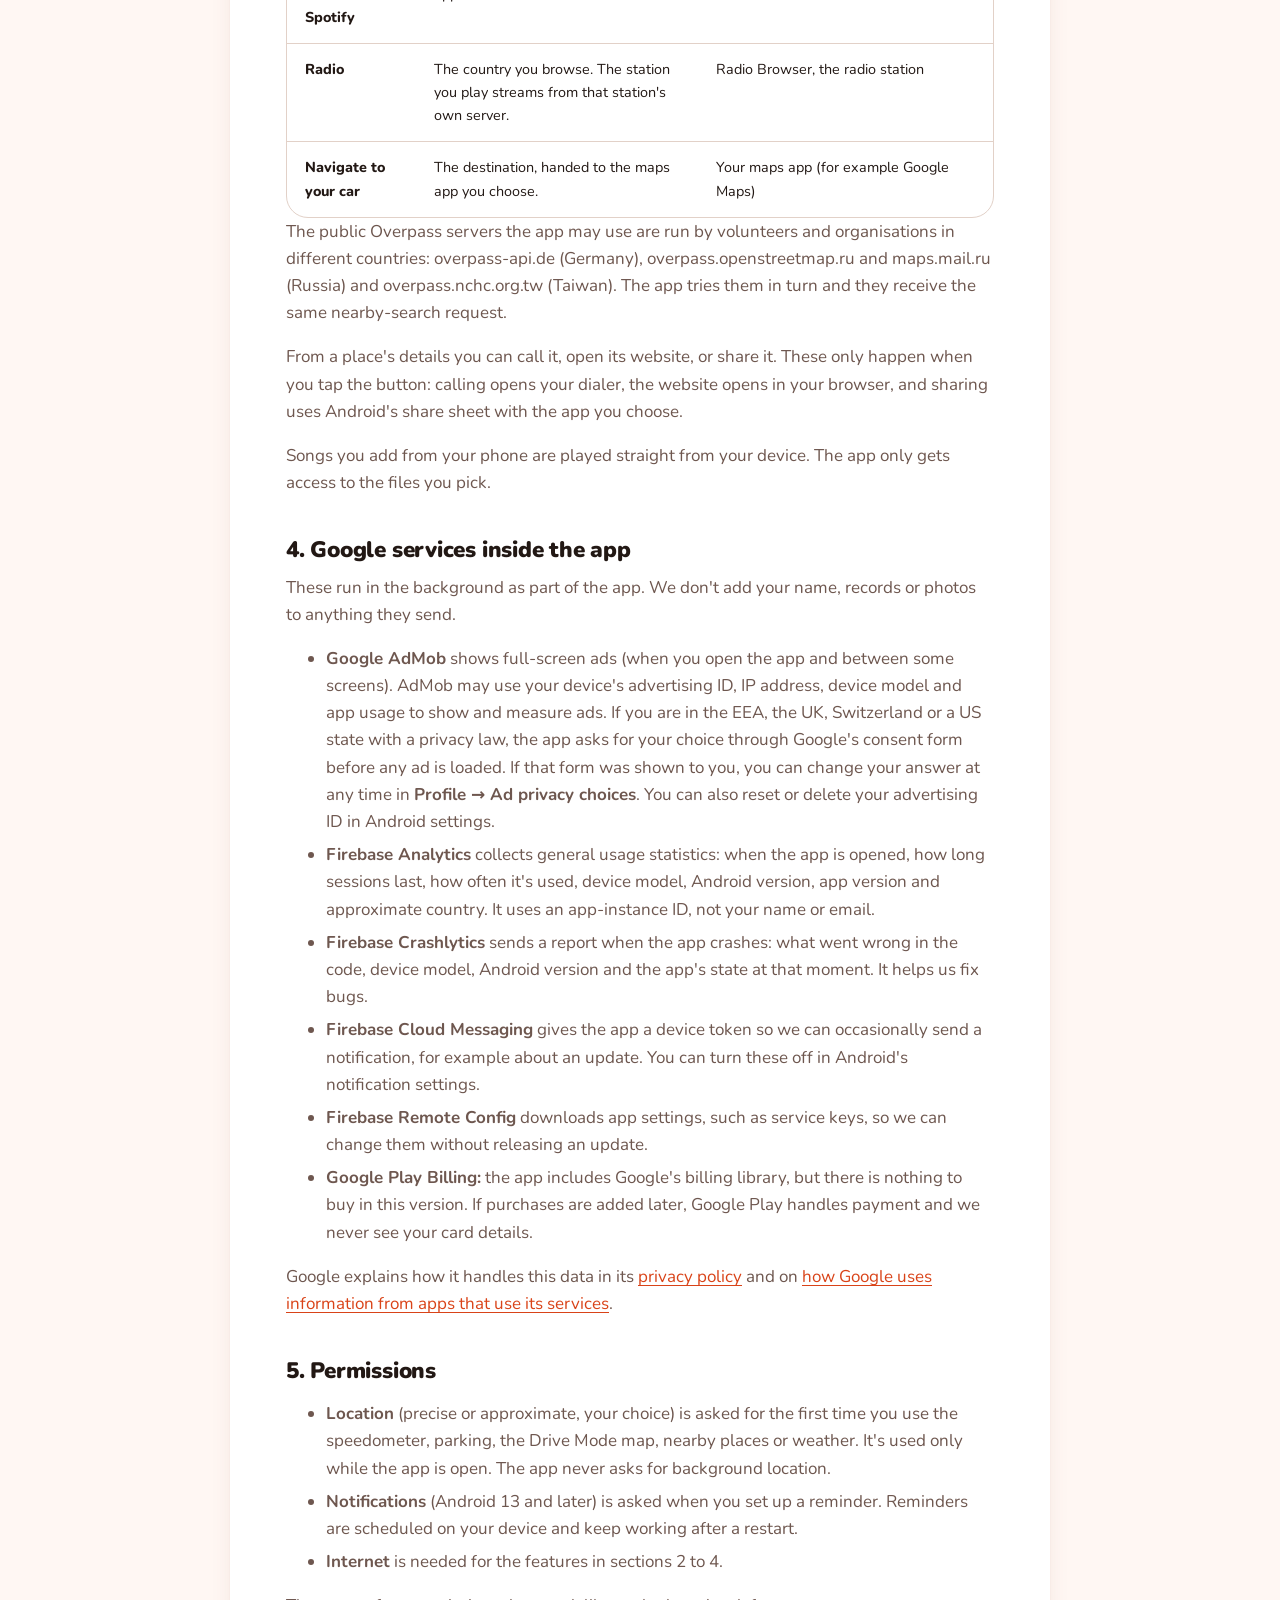
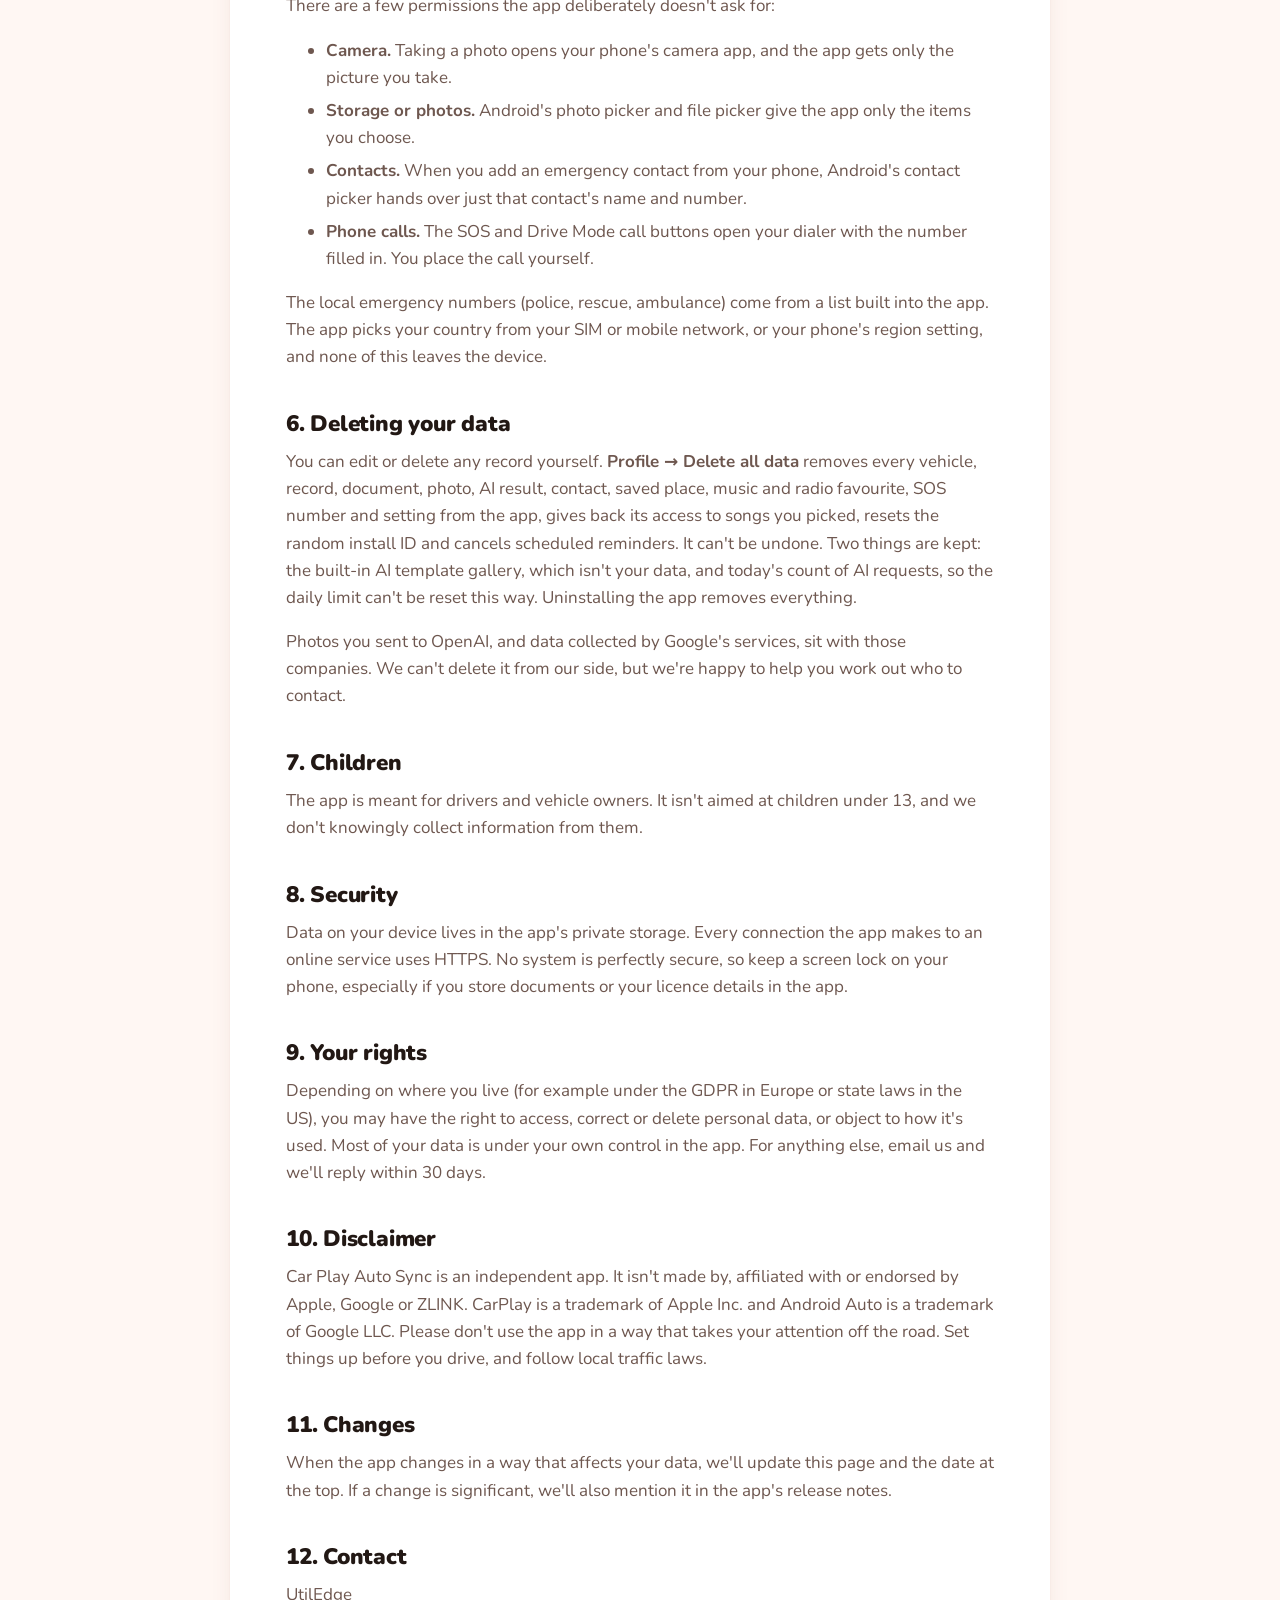
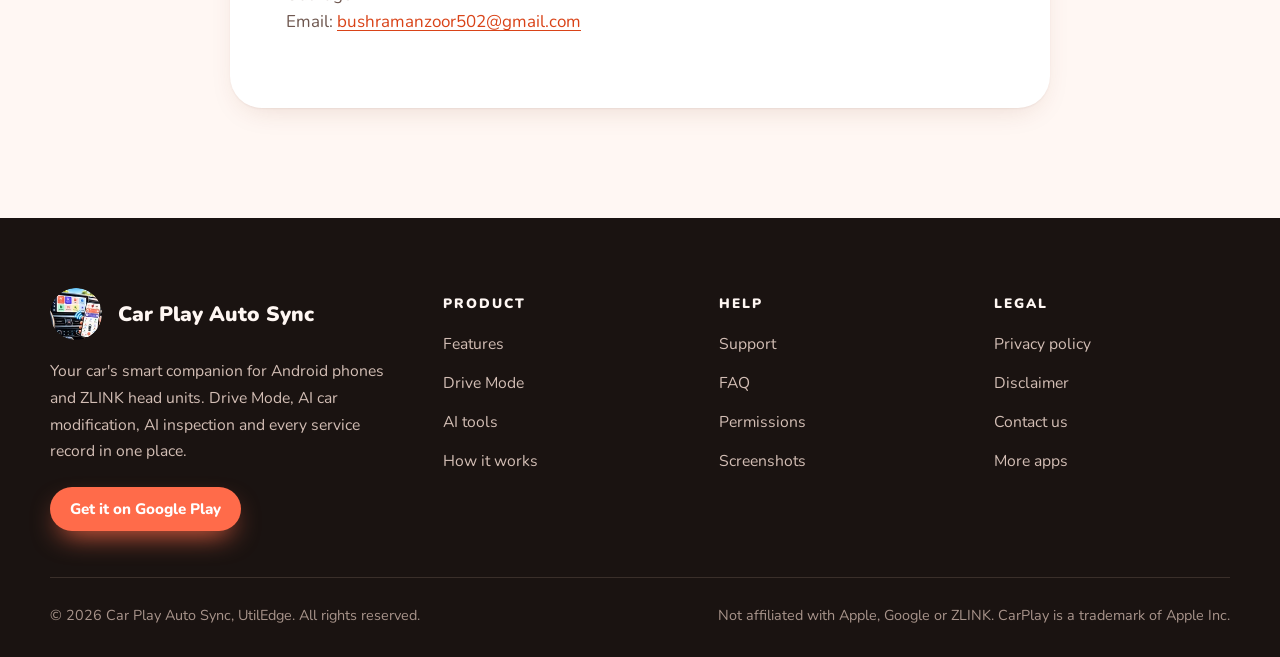
==== commit ad2af7f3: "Privacy policy: map long-press, exact nearby location, place actions, Overpass servers, full Delete " ====
--- a/privacy.html
+++ b/privacy.html
@@ -34,7 +34,7 @@
     <article class="doc">
       <span class="eyebrow">Privacy policy</span>
       <h1>Privacy Policy</h1>
-      <p class="updated">Last updated: 11 November 2026 · App version 5.0</p>
+      <p class="updated">Last updated: 11 November 2026</p>
 
       <p>This policy covers <b>Car Play Auto Sync for ZLINK</b>, an Android app made by UtilEdge. It explains what
          the app stores, what it sends over the internet, and who receives it. We wrote it from the app's actual
@@ -105,7 +105,8 @@
         <thead><tr><th>Feature</th><th>What is sent</th><th>Who receives it</th></tr></thead>
         <tbody>
           <tr><td>Map display</td><td>The map area on screen, and your position if you allowed location.</td><td>Google Maps</td></tr>
-          <tr><td>Search and nearby places</td><td>What you type, or the category you tap, plus an approximate location so results are local.</td><td>Google Places API. If that fails: OpenStreetMap Nominatim and the public Overpass servers</td></tr>
+          <tr><td>Search and nearby places</td><td>What you type, or the category you tap, plus your current location (or the map's centre) so results are local.</td><td>Google Places API. If that fails: OpenStreetMap Nominatim and the public Overpass servers listed below</td></tr>
+          <tr><td>Long-press on the map</td><td>The exact coordinates of the point you pressed, to look up its address or the nearest place.</td><td>Google Places API, or OpenStreetMap Nominatim</td></tr>
           <tr><td>Routes in Drive Mode</td><td>Start and end coordinates.</td><td>OSRM (project-osrm.org)</td></tr>
           <tr><td>Weather</td><td>Your coordinates. With no location fix, the app first asks ipwho.is for your city from your IP address.</td><td>Open-Meteo, ipwho.is</td></tr>
           <tr><td>Online music</td><td>Your search words. You get 30-second song previews.</td><td>Apple iTunes Search, Deezer</td></tr>
@@ -114,6 +115,8 @@
           <tr><td>Navigate to your car</td><td>The destination, handed to the maps app you choose.</td><td>Your maps app (for example Google Maps)</td></tr>
         </tbody>
       </table></div>
+      <p>The public Overpass servers the app may use are run by volunteers and organisations in different countries: overpass-api.de (Germany), overpass.openstreetmap.ru and maps.mail.ru (Russia) and overpass.nchc.org.tw (Taiwan). The app tries them in turn and they receive the same nearby-search request.</p>
+      <p>From a place's details you can call it, open its website, or share it. These only happen when you tap the button: calling opens your dialer, the website opens in your browser, and sharing uses Android's share sheet with the app you choose.</p>
       <p>Songs you add from your phone are played straight from your device. The app only gets access to the files
          you pick.</p>
 
@@ -167,9 +170,11 @@
 
       <h2>6. Deleting your data</h2>
       <p>You can edit or delete any record yourself. <b>Profile → Delete all data</b> removes every vehicle, record,
-         document, photo, AI result, contact, saved place and setting from the app, and cancels scheduled
-         reminders. It can't be undone. The only thing it keeps is the built-in AI template gallery, which isn't
-         your data. Uninstalling the app removes everything as well.</p>
+         document, photo, AI result, contact, saved place, music and radio favourite, SOS number and setting from
+         the app, gives back its access to songs you picked, resets the random install ID and cancels scheduled
+         reminders. It can't be undone. Two things are kept: the built-in AI template gallery, which isn't your
+         data, and today's count of AI requests, so the daily limit can't be reset this way. Uninstalling the
+         app removes everything.</p>
       <p>Photos you sent to OpenAI, and data collected by Google's services, sit with those companies. We can't
          delete it from our side, but we're happy to help you work out who to contact.</p>
 
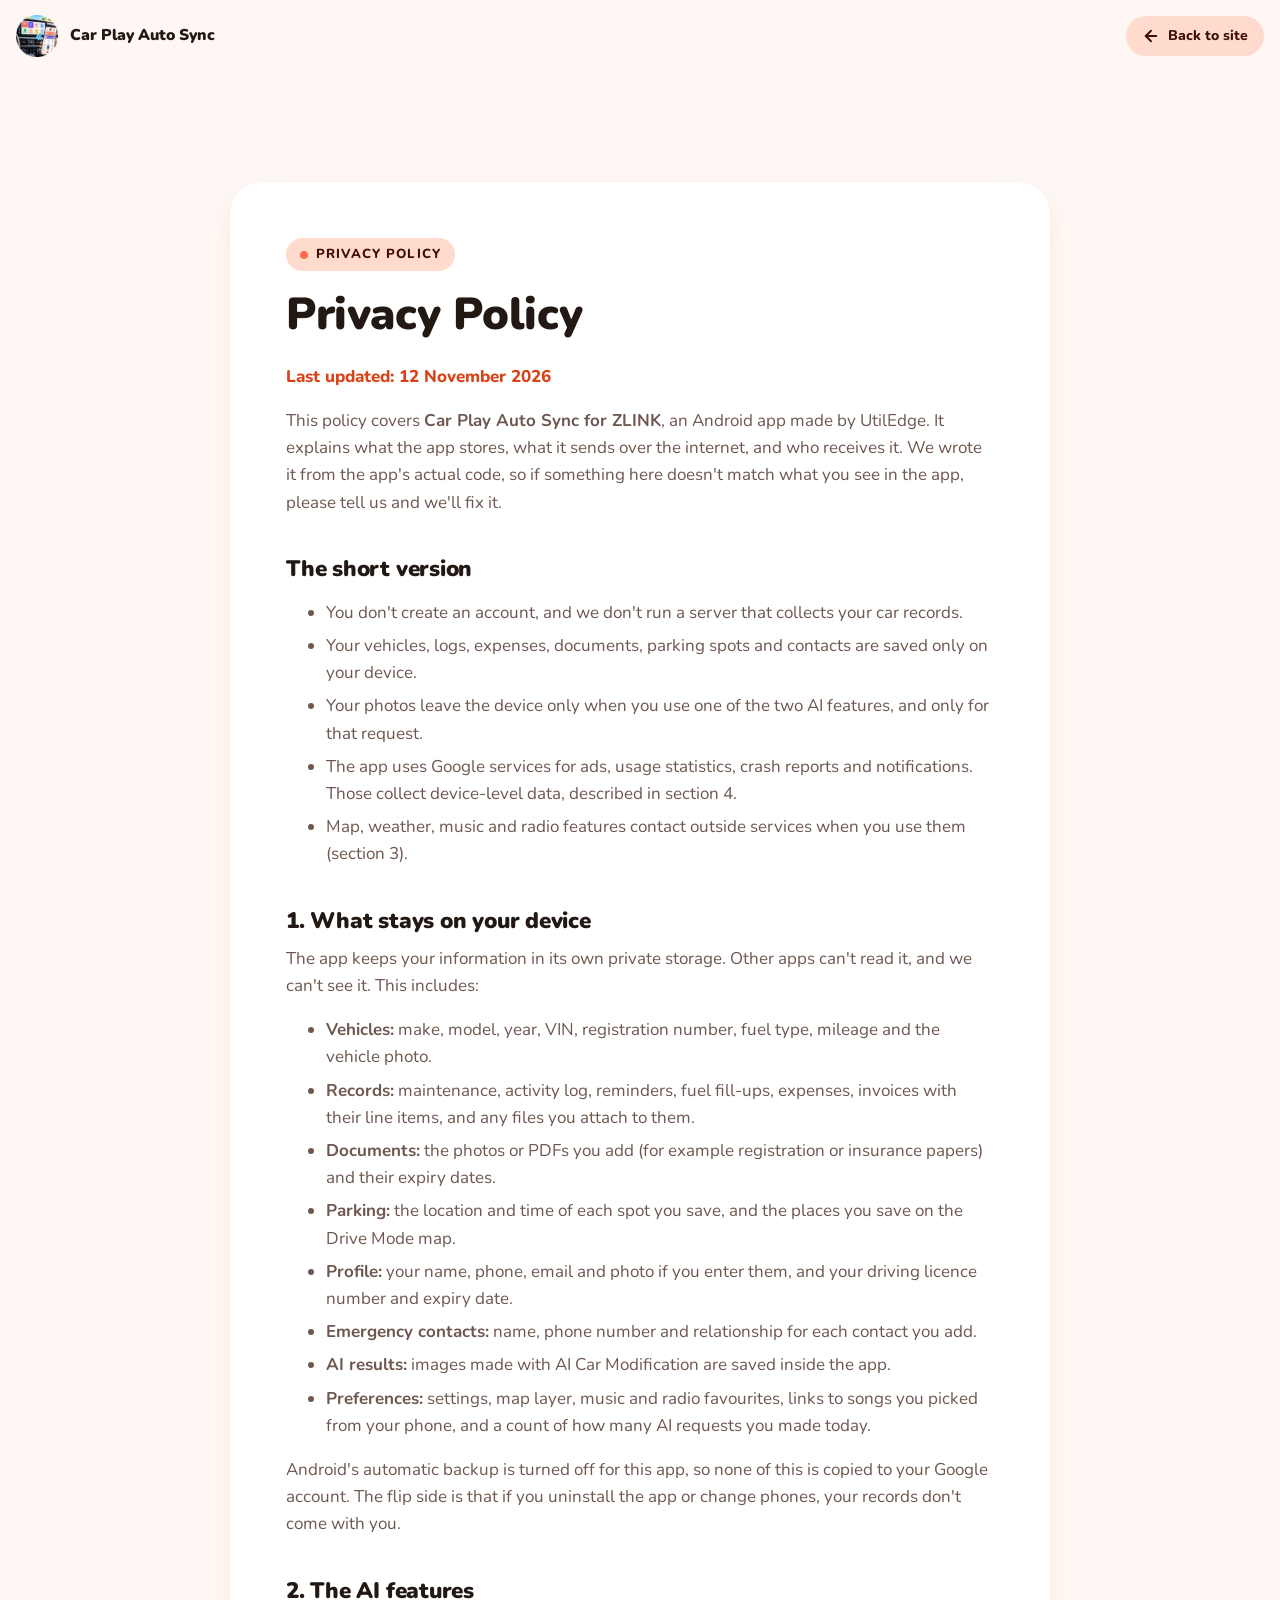
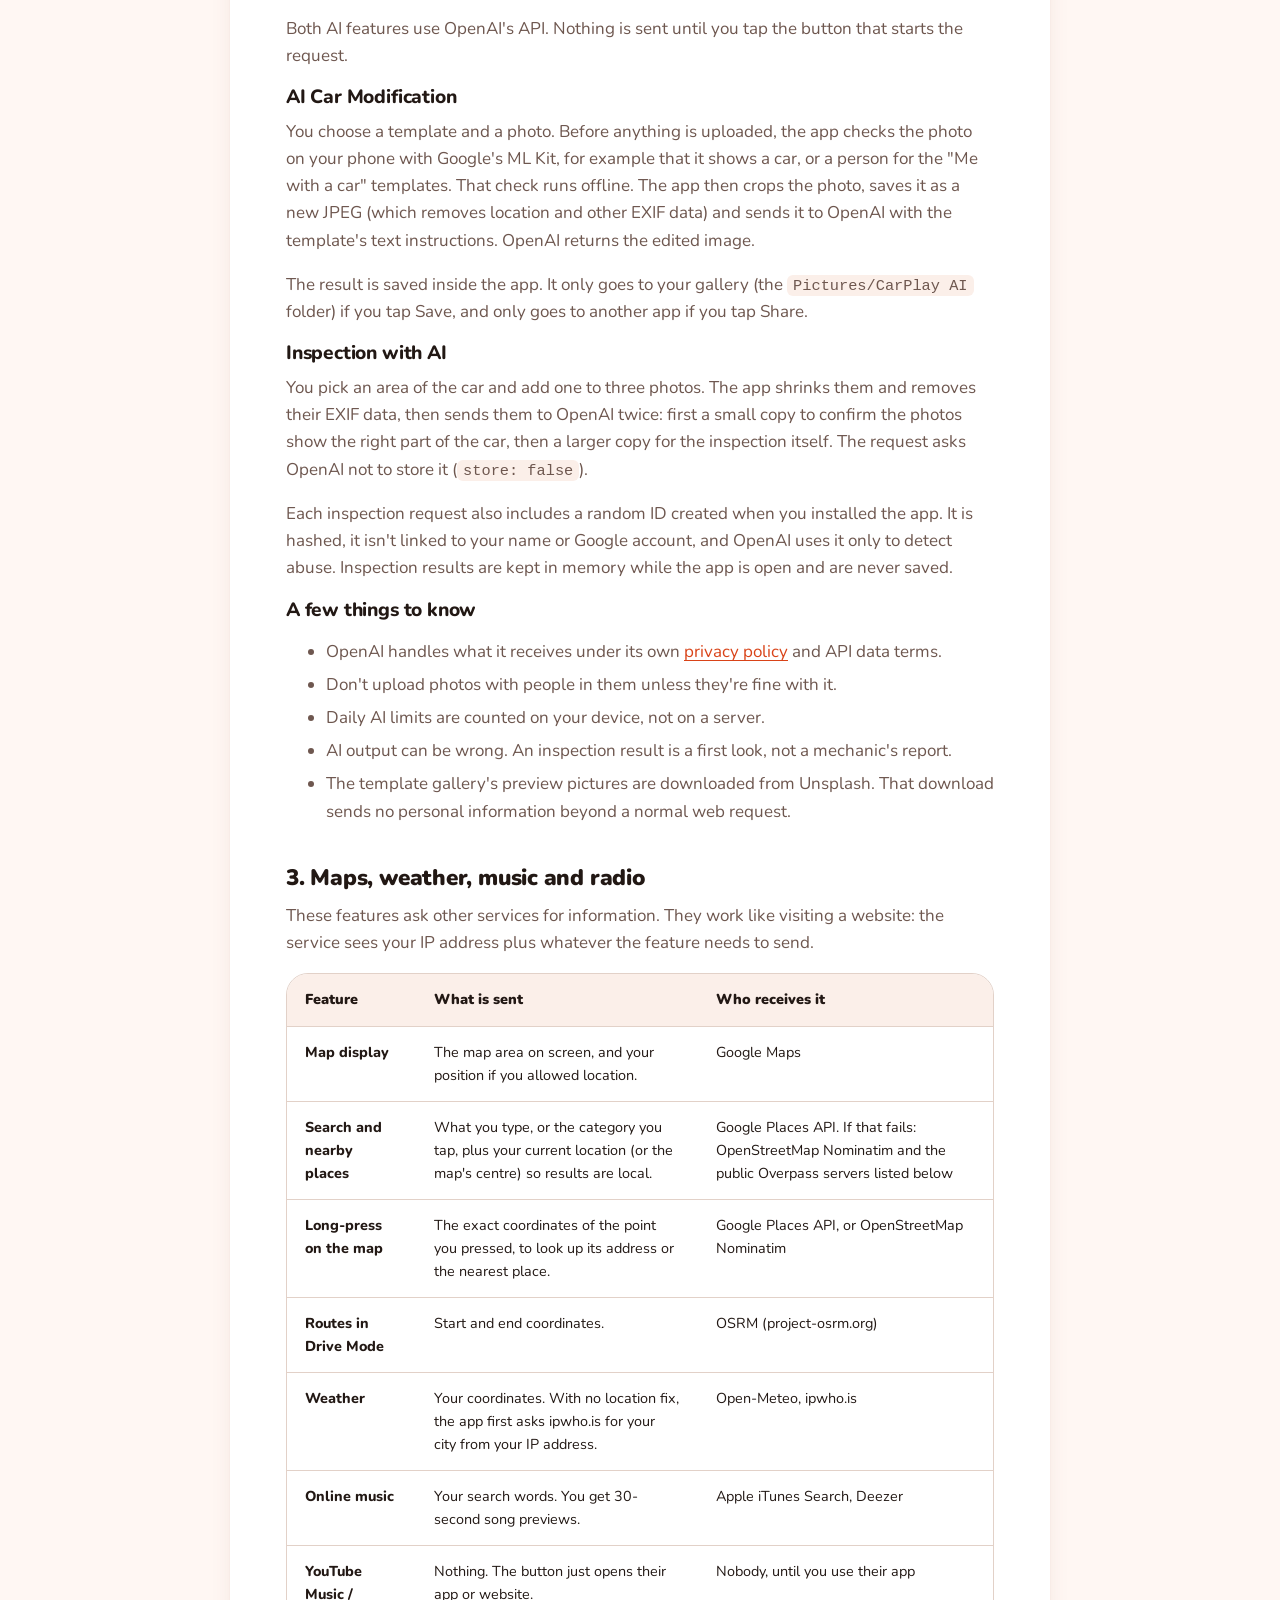
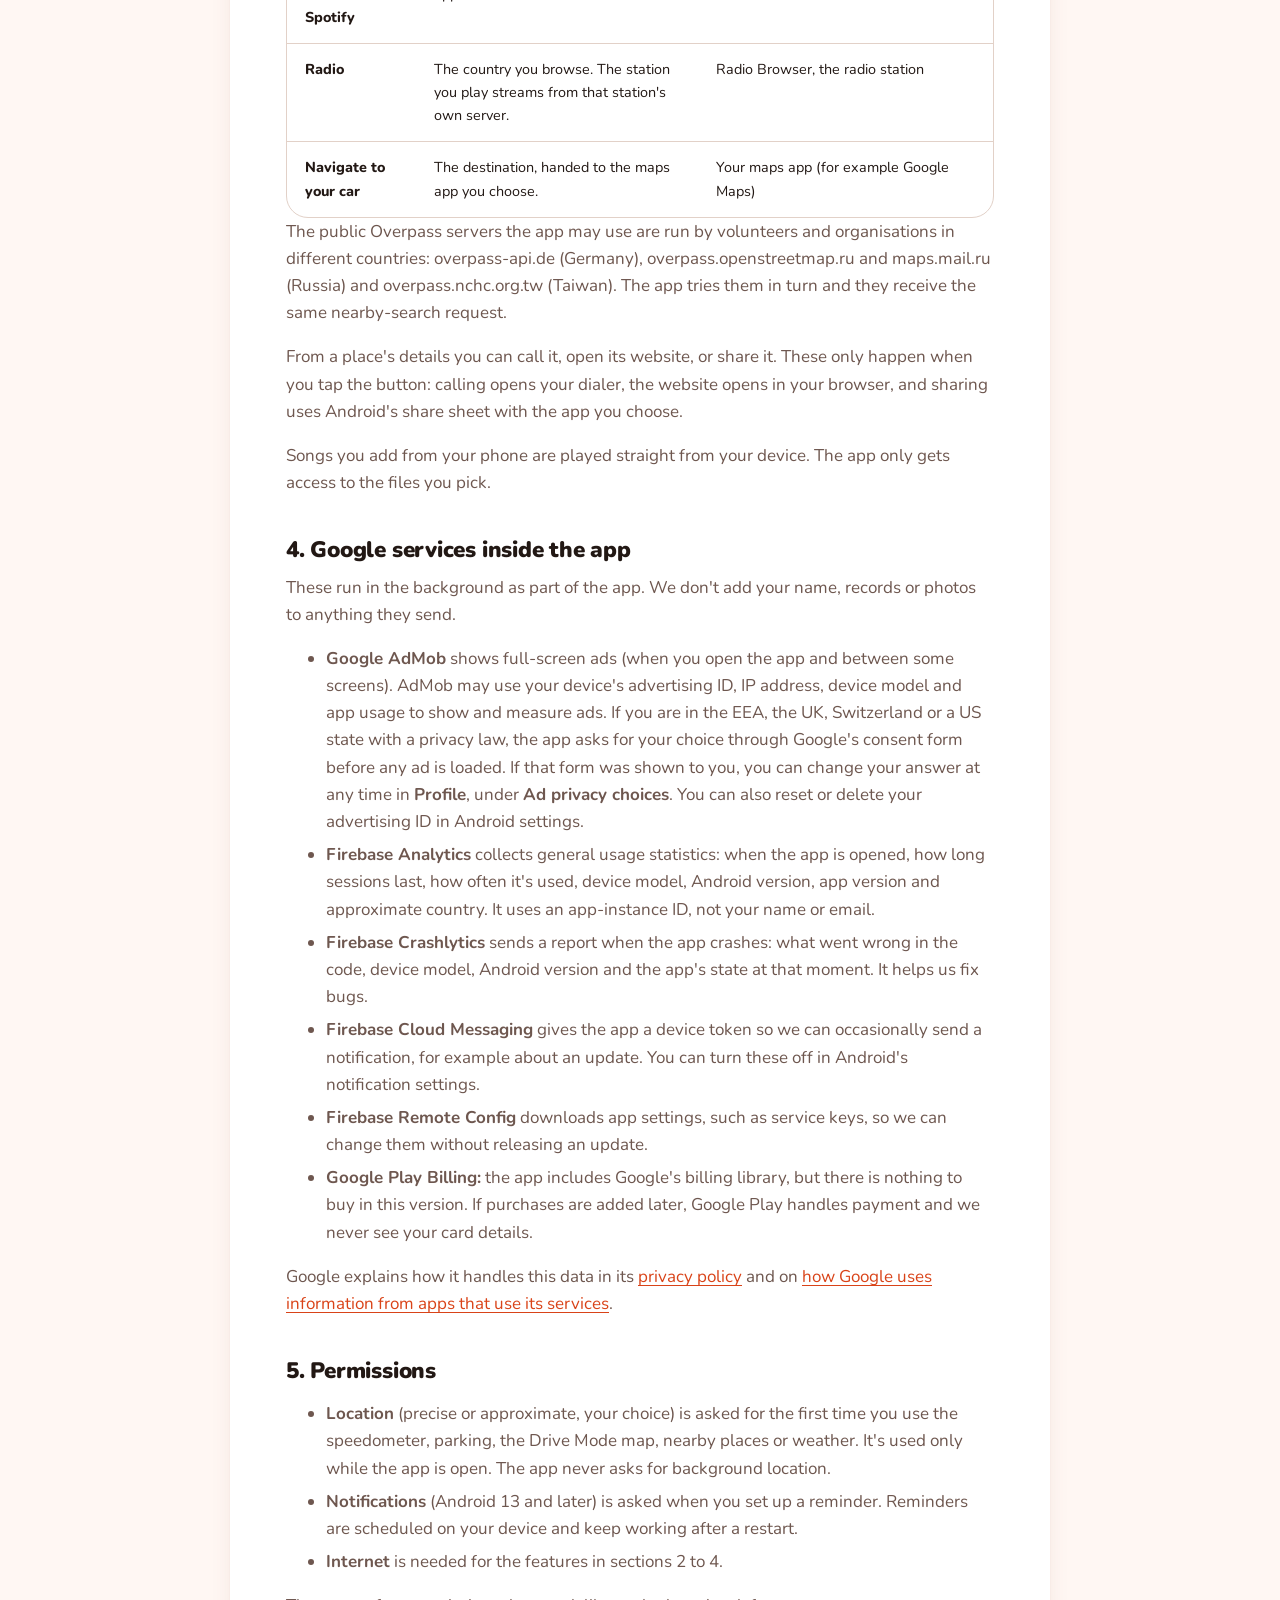
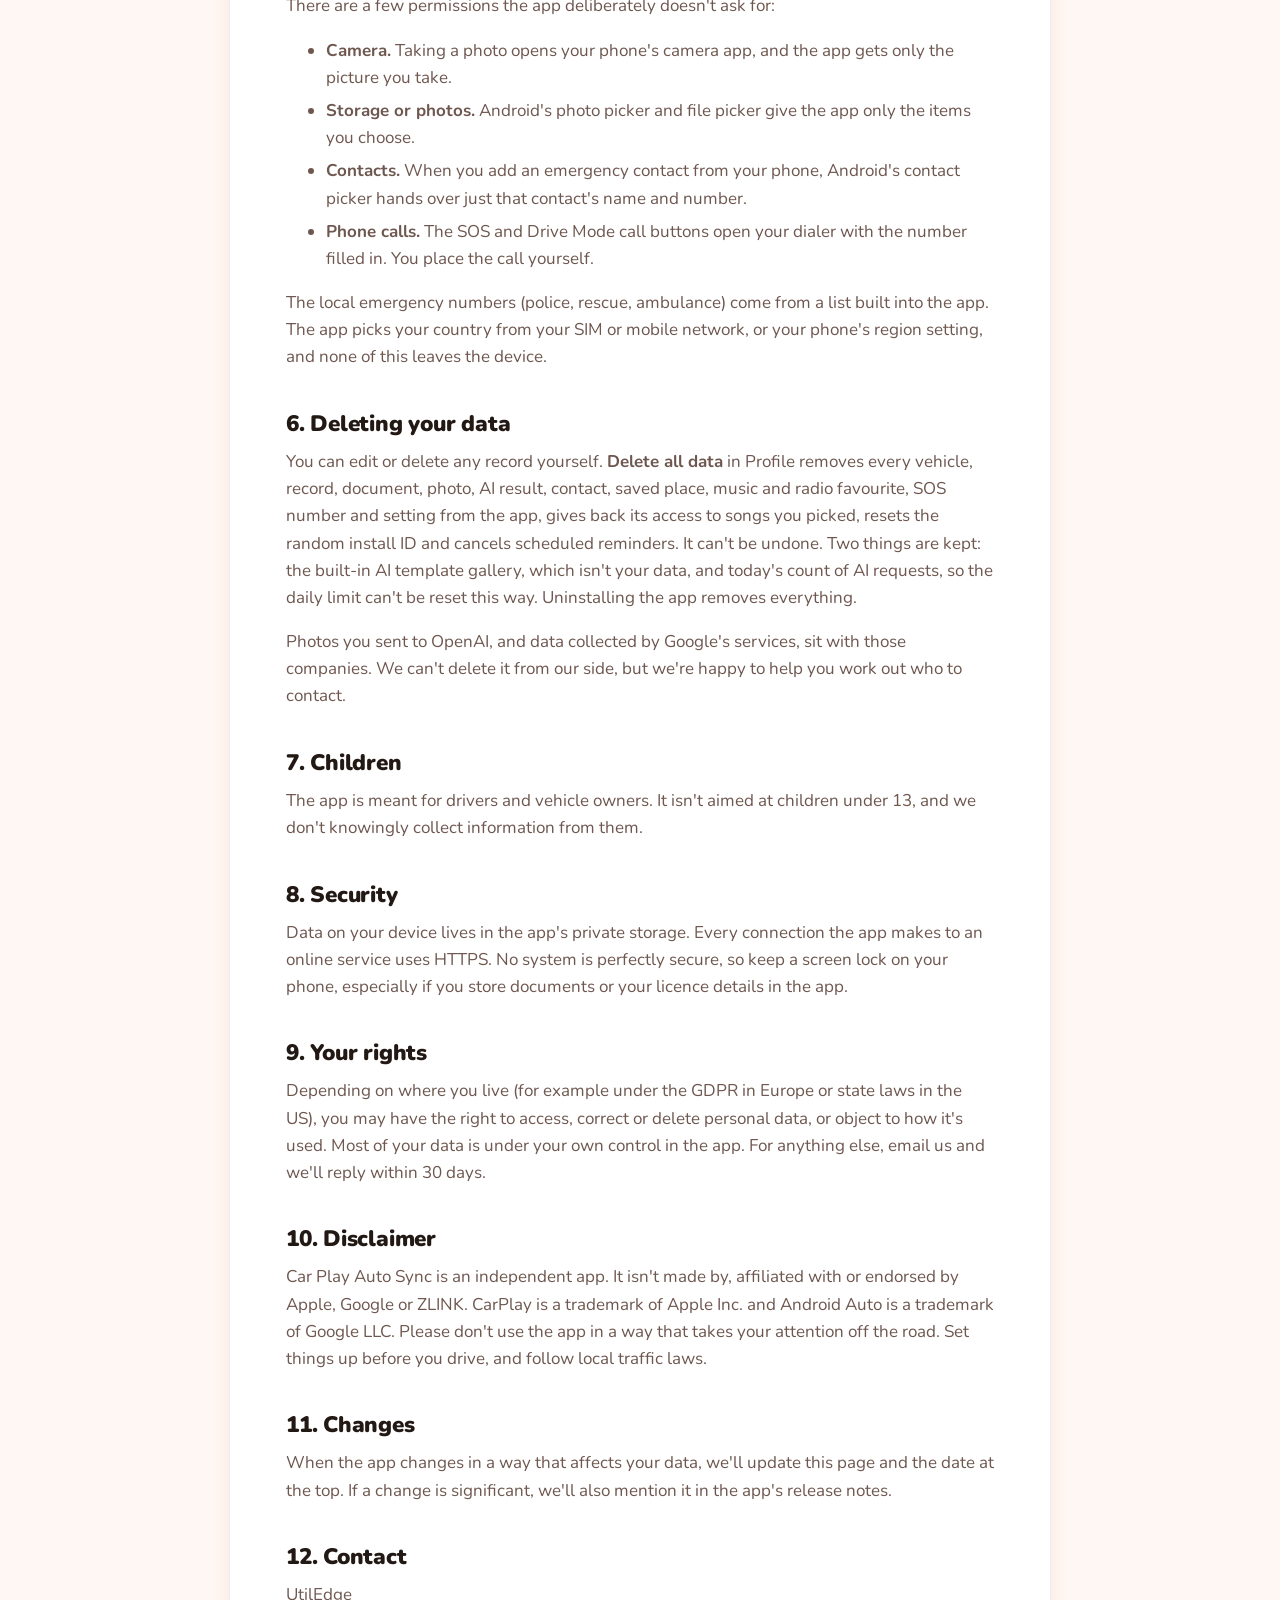
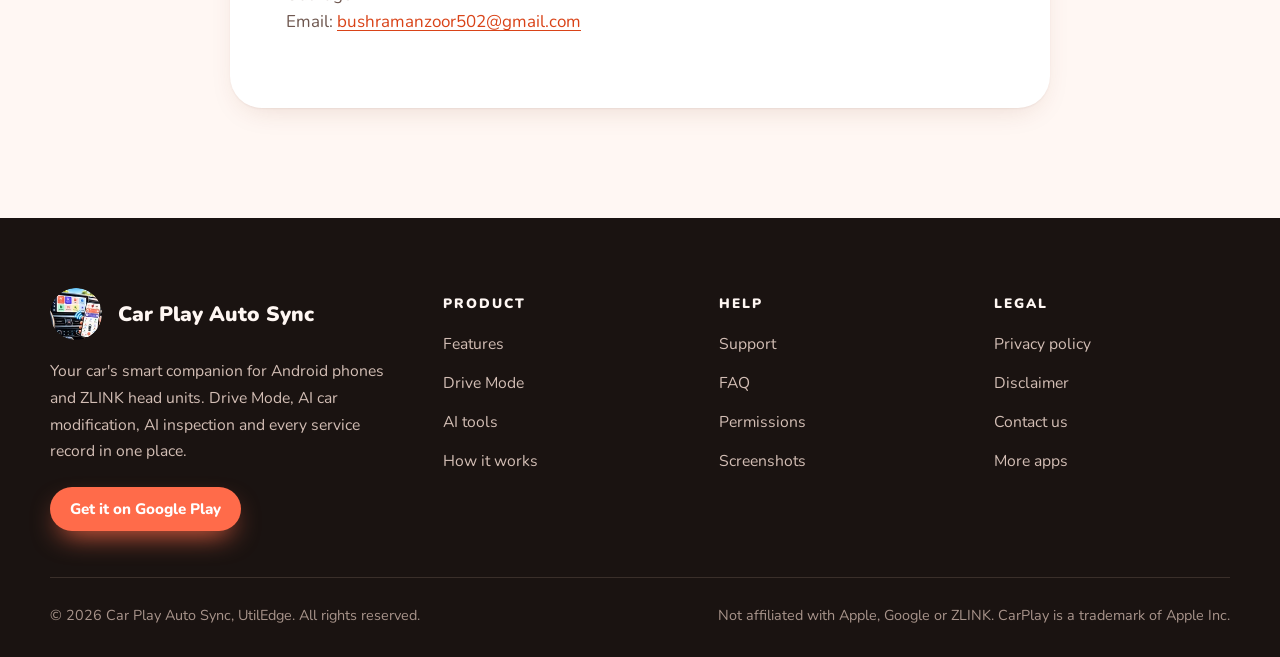
==== commit bf0dc20e: "Plain words instead of dashes and arrows; fit Back to site on phones Co-Authored-By: Claude Opus 5.5" ====
--- a/privacy.html
+++ b/privacy.html
@@ -12,7 +12,7 @@
 <link rel="preconnect" href="https://fonts.gstatic.com" crossorigin>
 <link href="https://fonts.googleapis.com/css2?family=Nunito:wght@400;600;700;800;900&amp;display=swap" rel="stylesheet" media="print" onload="this.media='all'">
 <noscript><link href="https://fonts.googleapis.com/css2?family=Nunito:wght@400;600;700;800;900&amp;display=swap" rel="stylesheet"></noscript>
-<link rel="stylesheet" href="assets/css/style.css?v=12">
+<link rel="stylesheet" href="assets/css/style.css?v=13">
 </head>
 <body>
 
@@ -34,7 +34,7 @@
     <article class="doc">
       <span class="eyebrow">Privacy policy</span>
       <h1>Privacy Policy</h1>
-      <p class="updated">Last updated: 11 November 2026</p>
+      <p class="updated">Last updated: 12 November 2026</p>
 
       <p>This policy covers <b>Car Play Auto Sync for ZLINK</b>, an Android app made by UtilEdge. It explains what
          the app stores, what it sends over the internet, and who receives it. We wrote it from the app's actual
@@ -110,7 +110,7 @@
           <tr><td>Routes in Drive Mode</td><td>Start and end coordinates.</td><td>OSRM (project-osrm.org)</td></tr>
           <tr><td>Weather</td><td>Your coordinates. With no location fix, the app first asks ipwho.is for your city from your IP address.</td><td>Open-Meteo, ipwho.is</td></tr>
           <tr><td>Online music</td><td>Your search words. You get 30-second song previews.</td><td>Apple iTunes Search, Deezer</td></tr>
-          <tr><td>YouTube Music / Spotify</td><td>Nothing. The button just opens their app or website.</td><td>—</td></tr>
+          <tr><td>YouTube Music / Spotify</td><td>Nothing. The button just opens their app or website.</td><td>Nobody, until you use their app</td></tr>
           <tr><td>Radio</td><td>The country you browse. The station you play streams from that station's own server.</td><td>Radio Browser, the radio station</td></tr>
           <tr><td>Navigate to your car</td><td>The destination, handed to the maps app you choose.</td><td>Your maps app (for example Google Maps)</td></tr>
         </tbody>
@@ -128,7 +128,7 @@
             your device's advertising ID, IP address, device model and app usage to show and measure ads. If you
             are in the EEA, the UK, Switzerland or a US state with a privacy law, the app asks for your choice
             through Google's consent form before any ad is loaded. If that form was shown to you, you can change
-            your answer at any time in <b>Profile → Ad privacy choices</b>. You can also reset or delete your
+            your answer at any time in <b>Profile</b>, under <b>Ad privacy choices</b>. You can also reset or delete your
             advertising ID in Android settings.</li>
         <li><b>Firebase Analytics</b> collects general usage statistics: when the app is opened, how long sessions
             last, how often it's used, device model, Android version, app version and approximate country. It
@@ -169,7 +169,7 @@
          device.</p>
 
       <h2>6. Deleting your data</h2>
-      <p>You can edit or delete any record yourself. <b>Profile → Delete all data</b> removes every vehicle, record,
+      <p>You can edit or delete any record yourself. <b>Delete all data</b> in Profile removes every vehicle, record,
          document, photo, AI result, contact, saved place, music and radio favourite, SOS number and setting from
          the app, gives back its access to songs you picked, resets the random install ID and cancels scheduled
          reminders. It can't be undone. Two things are kept: the built-in AI template gallery, which isn't your
--- a/assets/css/style.css
+++ b/assets/css/style.css
@@ -138,7 +138,7 @@
 .lede { font-size: 1.15rem; color: var(--muted); max-width: 580px; }
 .hero-actions { display: flex; flex-wrap: wrap; gap: 14px; margin: 28px 0 22px; }
 .hero-points { list-style: none; display: flex; flex-wrap: wrap; gap: 8px 20px; padding: 0; margin: 0 0 30px; color: var(--muted); font-weight: 700; font-size: .95rem; }
-.hero-points li::before { content: "✓"; color: var(--primary); font-weight: 900; margin-right: 6px; }
+.hero-points li::before { content: ""; display: inline-block; width: 8px; height: 8px; border-radius: 50%; background: var(--primary); margin-right: 8px; vertical-align: middle; }
 .hero-stats { display: grid; grid-template-columns: repeat(3, 1fr); gap: 12px; max-width: 520px; }
 .stat { background: var(--panel); border-radius: 18px; padding: 14px 16px; box-shadow: var(--shadow); }
 .stat strong { display: block; font-size: 1.45rem; font-weight: 900; color: var(--primary); line-height: 1.1; }
@@ -384,3 +384,5 @@
   .brand-name { display: none; }
   .nav-cta .btn-sm { padding: 0 14px; min-height: 38px; font-size: .82rem; }
 }
+/* Privacy page on phones: the brand name and "Back to site" can't share one row, so keep just the icon. */
+@media (max-width: 560px) { .nav:has(.btn-back) .brand-name { display: none; } }
